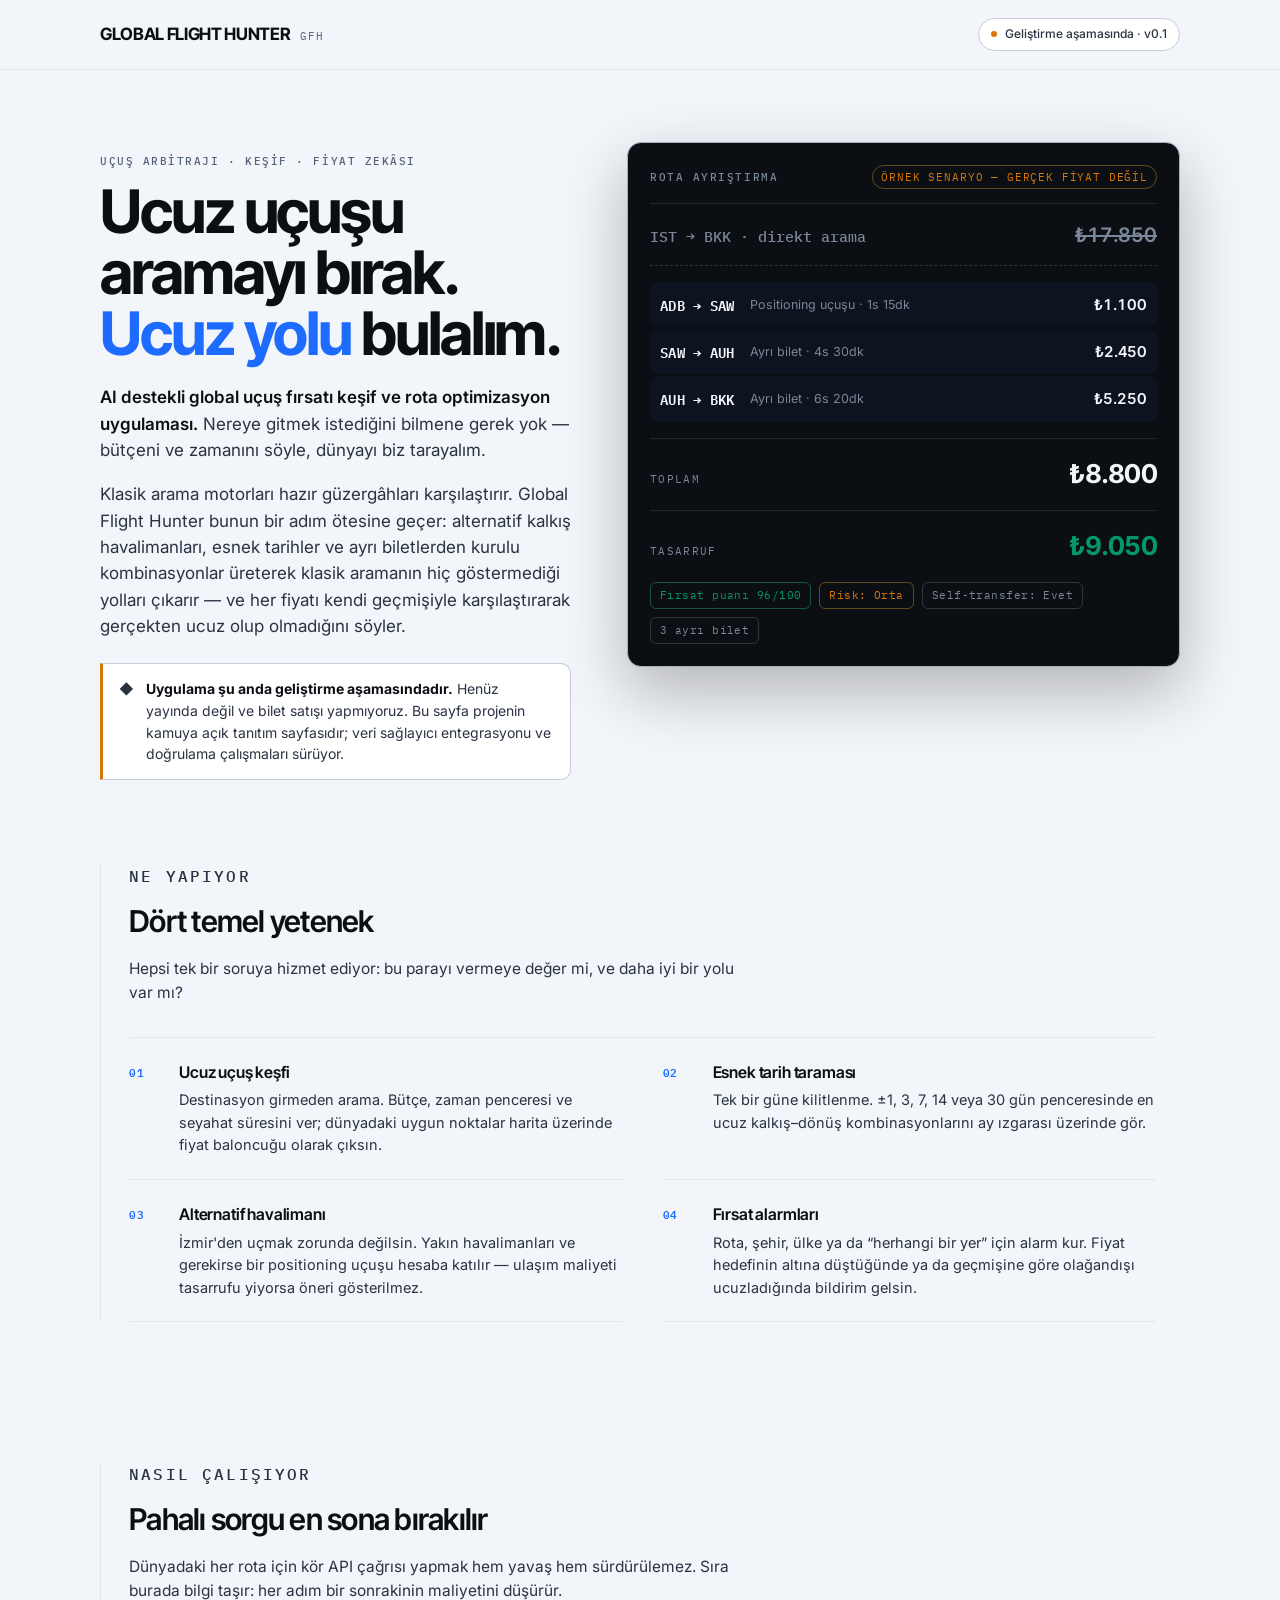
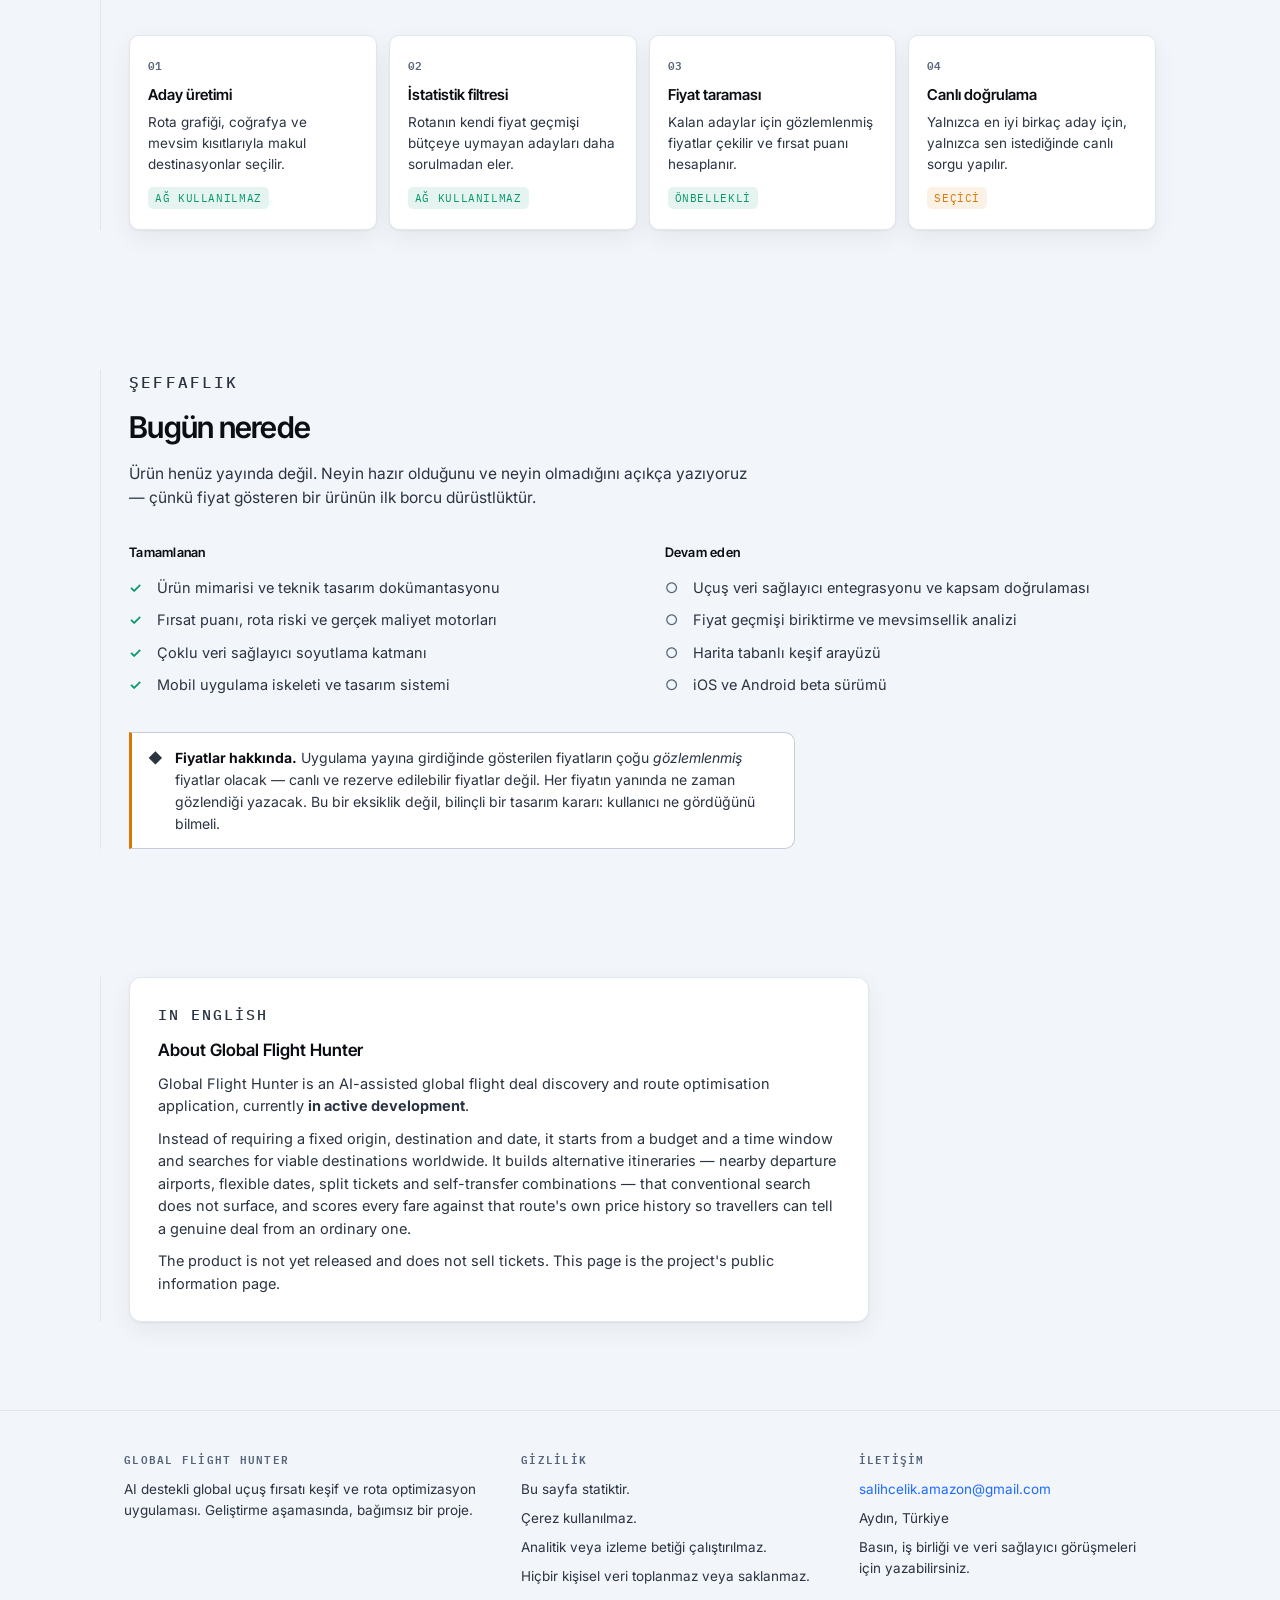
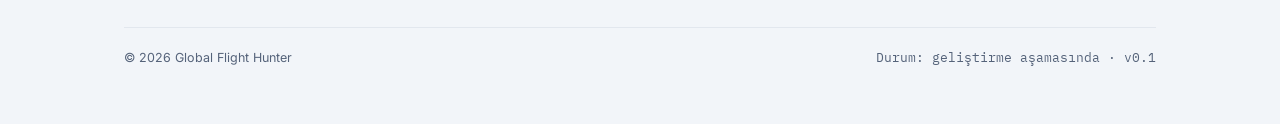
==== index.html @ 17ad2a51 "Global Flight Hunter landing page" ====
<!doctype html>
<html lang="tr">
<head>
<meta charset="utf-8">
<meta name="viewport" content="width=device-width, initial-scale=1">
<meta name="description" content="Global Flight Hunter — AI destekli global uçuş fırsatı keşif ve rota optimizasyon uygulaması.">
<style>
  :root { color-scheme: light dark; }
  body { margin: 0; font: 14px/1.5 -apple-system, BlinkMacSystemFont, "Segoe UI", Roboto, sans-serif; }
  img { max-width: 100%; }
  [hidden] { display: none !important; }
</style>
<title>Global Flight Hunter</title>

<link rel="preconnect" href="https://fonts.googleapis.com">
<link rel="preconnect" href="https://fonts.gstatic.com" crossorigin>
<link rel="stylesheet" href="https://fonts.googleapis.com/css2?family=Inter+Tight:wght@500;600;700&family=Inter:wght@400;500;600&family=IBM+Plex+Mono:wght@400;500;600&display=swap">

<style>
  /* ==========================================================================
     Global Flight Hunter — landing page

     Palette, type scale and spacing are taken from the project's own design
     system (docs/DESIGN_SYSTEM.md), not invented here: the ink/aurora/jade
     token set, Inter Tight for display, Inter for body. IBM Plex Mono carries
     the aviation-data role — IATA codes, flight numbers, times — because that
     material reads as instrument output, not prose.

     Dark-first by design decision, with a complete light palette so the page
     holds on either host ground.
     ========================================================================== */

  :root {
    /* --- light palette (complete, defined first) */
    --bg-canvas:        #F2F5F9;
    --bg-surface:       #FFFFFF;
    --bg-raised:        #FFFFFF;
    --bg-sunken:        #E2E7EE;
    --bg-board:         #0B0E13;   /* the board stays dark in both themes */

    --border-subtle:    #E2E7EE;
    --border-default:   #C6CDD8;
    --border-strong:    #A6B0BF;

    --text-primary:     #0B0E13;
    --text-secondary:   #2A3342;
    --text-tertiary:    #55637A;
    --text-on-board:    #F2F5F9;
    --text-on-board-dim:#7A8798;

    --brand:            #1E6BFF;
    --brand-soft:       rgba(30,107,255,0.10);
    --brand-line:       rgba(30,107,255,0.28);

    --deal:             #059669;
    --deal-soft:        rgba(5,150,105,0.10);
    --warn:             #D97706;
    --anomaly:          #7C3AED;

    --shadow-card:      0 1px 2px rgba(11,14,19,.05), 0 8px 24px rgba(11,14,19,.06);
    --shadow-board:     0 24px 64px rgba(7,9,12,.28);

    --rail: 1px;
  }

  @media (prefers-color-scheme: dark) {
    :root:not([data-theme="light"]) {
      --bg-canvas:        #07090C;
      --bg-surface:       #0B0E13;
      --bg-raised:        #10141B;
      --bg-sunken:        #0B0E13;
      --bg-board:         #10141B;

      --border-subtle:    #151A23;
      --border-default:   #1D2430;
      --border-strong:    #2A3342;

      --text-primary:     #F2F5F9;
      --text-secondary:   #A6B0BF;
      --text-tertiary:    #55637A;
      --text-on-board:    #F2F5F9;
      --text-on-board-dim:#7A8798;

      --brand:            #3B82F6;
      --brand-soft:       rgba(59,130,246,0.14);
      --brand-line:       rgba(59,130,246,0.30);

      --deal:             #34D399;
      --deal-soft:        rgba(52,211,153,0.12);
      --warn:             #FBBF24;
      --anomaly:          #A78BFA;

      --shadow-card:      none;
      --shadow-board:     0 24px 64px rgba(0,0,0,.5);
    }
  }

  :root[data-theme="dark"] {
    --bg-canvas:        #07090C;
    --bg-surface:       #0B0E13;
    --bg-raised:        #10141B;
    --bg-sunken:        #0B0E13;
    --bg-board:         #10141B;

    --border-subtle:    #151A23;
    --border-default:   #1D2430;
    --border-strong:    #2A3342;

    --text-primary:     #F2F5F9;
    --text-secondary:   #A6B0BF;
    --text-tertiary:    #55637A;
    --text-on-board:    #F2F5F9;
    --text-on-board-dim:#7A8798;

    --brand:            #3B82F6;
    --brand-soft:       rgba(59,130,246,0.14);
    --brand-line:       rgba(59,130,246,0.30);

    --deal:             #34D399;
    --deal-soft:        rgba(52,211,153,0.12);
    --warn:             #FBBF24;
    --anomaly:          #A78BFA;

    --shadow-card:      none;
    --shadow-board:     0 24px 64px rgba(0,0,0,.5);
  }

  * { box-sizing: border-box; }

  body {
    margin: 0;
    background: var(--bg-canvas);
    color: var(--text-primary);
    font-family: 'Inter', system-ui, -apple-system, 'Segoe UI', Roboto, sans-serif;
    font-size: 16px;
    line-height: 1.55;
    -webkit-font-smoothing: antialiased;
  }

  .wrap {
    max-width: 1080px;
    margin: 0 auto;
    padding: 0 24px;
  }

  /* A single left rail runs the length of the page and ties the sections
     together — the structural device instead of a stack of floating cards. */
  .rail {
    border-left: var(--rail) solid var(--border-subtle);
    padding-left: 28px;
  }

  h1, h2, h3 {
    font-family: 'Inter Tight', 'Inter', system-ui, sans-serif;
    text-wrap: balance;
    margin: 0;
  }

  .eyebrow {
    font-family: 'IBM Plex Mono', ui-monospace, SFMono-Regular, Menlo, monospace;
    font-size: 11px;
    font-weight: 500;
    letter-spacing: .14em;
    text-transform: uppercase;
    color: var(--text-tertiary);
  }

  .mono { font-family: 'IBM Plex Mono', ui-monospace, SFMono-Regular, Menlo, monospace; }
  .num  { font-variant-numeric: tabular-nums; }

  a { color: var(--brand); text-decoration: none; }
  a:hover { text-decoration: underline; }
  a:focus-visible,
  .cta:focus-visible {
    outline: 2px solid var(--brand);
    outline-offset: 3px;
    border-radius: 4px;
  }

  /* ---------------------------------------------------------------- header */
  header {
    border-bottom: 1px solid var(--border-subtle);
    background: var(--bg-canvas);
  }
  .head-inner {
    display: flex;
    align-items: center;
    justify-content: space-between;
    gap: 16px;
    flex-wrap: wrap;
    padding: 18px 0;
  }
  .wordmark {
    display: flex;
    align-items: baseline;
    gap: 10px;
  }
  .wordmark .mark {
    font-family: 'Inter Tight', sans-serif;
    font-weight: 700;
    font-size: 17px;
    letter-spacing: -.02em;
  }
  .wordmark .tld {
    font-family: 'IBM Plex Mono', monospace;
    font-size: 11px;
    color: var(--text-tertiary);
    letter-spacing: .1em;
  }

  .status {
    display: inline-flex;
    align-items: center;
    gap: 8px;
    padding: 6px 12px;
    border: 1px solid var(--border-default);
    border-radius: 999px;
    font-size: 12px;
    font-weight: 500;
    color: var(--text-secondary);
    background: var(--bg-surface);
  }
  .dot {
    width: 6px; height: 6px;
    border-radius: 999px;
    background: var(--warn);
    flex: none;
  }

  /* ---------------------------------------------------------------- hero */
  .hero { padding: 72px 0 8px; }

  .hero-grid {
    display: grid;
    grid-template-columns: minmax(0, 1fr);
    gap: 44px;
  }
  @media (min-width: 940px) {
    .hero-grid { grid-template-columns: minmax(0, 0.92fr) minmax(0, 1.08fr); gap: 56px; align-items: start; }
  }

  h1 {
    font-size: clamp(38px, 6.2vw, 60px);
    line-height: 1.02;
    font-weight: 700;
    letter-spacing: -.035em;
    margin-bottom: 20px;
  }
  h1 .accent { color: var(--brand); }

  .lede {
    font-size: 17px;
    color: var(--text-secondary);
    max-width: 60ch;
    margin: 0 0 18px;
  }
  .lede strong { color: var(--text-primary); font-weight: 600; }

  .dev-note {
    display: flex;
    gap: 12px;
    align-items: flex-start;
    padding: 14px 16px;
    border: 1px solid var(--border-default);
    border-left: 3px solid var(--warn);
    border-radius: 0 10px 10px 0;
    background: var(--bg-surface);
    font-size: 14px;
    color: var(--text-secondary);
    max-width: 60ch;
    margin-top: 24px;
  }
  .dev-note b { color: var(--text-primary); }

  /* ---------------------------------------------------------------- board */
  /* The thesis of the product, shown rather than described: one classic route,
     one decomposed route, and the gap between them. */
  .board {
    background: var(--bg-board);
    border: 1px solid var(--border-strong);
    border-radius: 14px;
    padding: 22px;
    box-shadow: var(--shadow-board);
    color: var(--text-on-board);
    overflow-x: auto;
  }

  .board-head {
    display: flex;
    justify-content: space-between;
    align-items: baseline;
    gap: 12px;
    padding-bottom: 14px;
    border-bottom: 1px solid rgba(166,176,191,.16);
  }
  .board-head .eyebrow { color: var(--text-on-board-dim); }

  .board-example {
    font-family: 'IBM Plex Mono', monospace;
    font-size: 10.5px;
    letter-spacing: .08em;
    text-transform: uppercase;
    color: var(--warn);
    border: 1px solid rgba(251,191,36,.35);
    border-radius: 999px;
    padding: 3px 8px;
    white-space: nowrap;
  }

  .classic {
    display: flex;
    justify-content: space-between;
    align-items: baseline;
    gap: 16px;
    padding: 16px 0 14px;
    border-bottom: 1px dashed rgba(166,176,191,.22);
  }
  .classic-route {
    font-family: 'IBM Plex Mono', monospace;
    font-size: 15px;
    font-weight: 500;
    color: var(--text-on-board-dim);
  }
  .classic-price {
    font-family: 'Inter Tight', sans-serif;
    font-size: 20px;
    font-weight: 600;
    color: var(--text-on-board-dim);
    text-decoration: line-through;
    text-decoration-thickness: 1.5px;
  }

  .segments {
    list-style: none;
    margin: 16px 0 0;
    padding: 0;
    display: flex;
    flex-direction: column;
    gap: 2px;
  }
  .seg {
    display: grid;
    grid-template-columns: 76px minmax(0,1fr) auto;
    align-items: center;
    gap: 14px;
    padding: 11px 10px;
    border-radius: 8px;
    background: rgba(59,130,246,.05);
    animation: seg-in .42s cubic-bezier(0,0,0,1) both;
  }
  .seg:nth-child(1) { animation-delay: .05s; }
  .seg:nth-child(2) { animation-delay: .16s; }
  .seg:nth-child(3) { animation-delay: .27s; }

  @keyframes seg-in {
    from { opacity: .55; transform: translateY(6px); }
    to   { opacity: 1;   transform: translateY(0); }
  }
  @media (prefers-reduced-motion: reduce) {
    .seg { animation: none; }
  }

  .seg-pair {
    font-family: 'IBM Plex Mono', monospace;
    font-size: 14px;
    font-weight: 600;
    letter-spacing: .02em;
    color: var(--text-on-board);
  }
  .seg-meta {
    font-size: 12.5px;
    color: var(--text-on-board-dim);
    overflow: hidden;
    text-overflow: ellipsis;
    white-space: nowrap;
  }
  .seg-price {
    font-family: 'Inter Tight', sans-serif;
    font-size: 15px;
    font-weight: 600;
    color: var(--text-on-board);
    font-variant-numeric: tabular-nums;
  }

  .board-total {
    display: flex;
    justify-content: space-between;
    align-items: baseline;
    gap: 16px;
    margin-top: 16px;
    padding-top: 15px;
    border-top: 1px solid rgba(166,176,191,.16);
  }
  .board-total .label {
    font-family: 'IBM Plex Mono', monospace;
    font-size: 11px;
    letter-spacing: .12em;
    text-transform: uppercase;
    color: var(--text-on-board-dim);
  }
  .board-total .value {
    font-family: 'Inter Tight', sans-serif;
    font-size: 26px;
    font-weight: 700;
    letter-spacing: -.02em;
    font-variant-numeric: tabular-nums;
  }
  .saving .value { color: var(--deal); }

  .board-flags {
    display: flex;
    flex-wrap: wrap;
    gap: 8px;
    margin-top: 16px;
  }
  .flag {
    font-family: 'IBM Plex Mono', monospace;
    font-size: 11px;
    letter-spacing: .04em;
    padding: 4px 9px;
    border-radius: 6px;
    border: 1px solid rgba(166,176,191,.24);
    color: var(--text-on-board-dim);
  }
  .flag.warn { color: var(--warn); border-color: rgba(251,191,36,.35); }
  .flag.deal { color: var(--deal); border-color: rgba(52,211,153,.35); }

  /* ---------------------------------------------------------------- sections */
  section { padding: 64px 0; }
  .section-head { margin-bottom: 32px; }
  .section-head h2 {
    font-size: clamp(24px, 3.2vw, 30px);
    font-weight: 600;
    letter-spacing: -.025em;
    margin-top: 10px;
  }
  .section-head p {
    color: var(--text-secondary);
    max-width: 62ch;
    margin: 12px 0 0;
    font-size: 15.5px;
  }

  /* Capability list — an operations panel, not marketing cards. */
  .caps {
    display: grid;
    grid-template-columns: minmax(0, 1fr);
    gap: 0;
    border-top: 1px solid var(--border-subtle);
  }
  @media (min-width: 760px) {
    .caps { grid-template-columns: repeat(2, minmax(0, 1fr)); column-gap: 40px; }
  }
  .cap {
    display: grid;
    grid-template-columns: 34px minmax(0, 1fr);
    gap: 16px;
    padding: 22px 0;
    border-bottom: 1px solid var(--border-subtle);
  }
  .cap-key {
    font-family: 'IBM Plex Mono', monospace;
    font-size: 11px;
    font-weight: 600;
    letter-spacing: .06em;
    color: var(--brand);
    padding-top: 3px;
  }
  .cap h3 {
    font-size: 16px;
    font-weight: 600;
    letter-spacing: -.01em;
    margin-bottom: 5px;
  }
  .cap p {
    margin: 0;
    font-size: 14.5px;
    color: var(--text-secondary);
  }

  /* Pipeline — genuinely ordered, so the numbering carries information. */
  .pipeline {
    display: grid;
    grid-template-columns: minmax(0, 1fr);
    gap: 14px;
    counter-reset: step;
  }
  @media (min-width: 860px) {
    .pipeline { grid-template-columns: repeat(4, minmax(0, 1fr)); gap: 12px; }
  }
  .step {
    position: relative;
    padding: 20px 18px;
    background: var(--bg-surface);
    border: 1px solid var(--border-subtle);
    border-radius: 10px;
    box-shadow: var(--shadow-card);
  }
  .step::before {
    counter-increment: step;
    content: counter(step, decimal-leading-zero);
    font-family: 'IBM Plex Mono', monospace;
    font-size: 11px;
    font-weight: 600;
    color: var(--text-tertiary);
    display: block;
    margin-bottom: 10px;
  }
  .step h3 { font-size: 15px; font-weight: 600; margin-bottom: 6px; }
  .step p { margin: 0; font-size: 13.5px; color: var(--text-secondary); }
  .step .cost {
    display: inline-block;
    margin-top: 12px;
    font-family: 'IBM Plex Mono', monospace;
    font-size: 10.5px;
    letter-spacing: .06em;
    text-transform: uppercase;
    color: var(--deal);
    background: var(--deal-soft);
    border-radius: 5px;
    padding: 3px 7px;
  }
  .step .cost.high { color: var(--warn); background: rgba(217,119,6,.10); }

  /* Status / honesty block */
  .status-grid {
    display: grid;
    grid-template-columns: minmax(0, 1fr);
    gap: 28px;
  }
  @media (min-width: 760px) {
    .status-grid { grid-template-columns: repeat(2, minmax(0, 1fr)); gap: 44px; }
  }
  .status-col h3 {
    font-size: 13px;
    font-weight: 600;
    letter-spacing: .02em;
    margin-bottom: 14px;
    color: var(--text-primary);
  }
  .status-list { list-style: none; margin: 0; padding: 0; display: flex; flex-direction: column; gap: 10px; }
  .status-list li {
    display: grid;
    grid-template-columns: 18px minmax(0, 1fr);
    gap: 10px;
    font-size: 14.5px;
    color: var(--text-secondary);
    align-items: start;
  }
  .status-list .tick { color: var(--deal); font-weight: 600; line-height: 1.5; }
  .status-list .todo { color: var(--text-tertiary); line-height: 1.5; }

  /* English block */
  .english {
    border: 1px solid var(--border-subtle);
    border-radius: 12px;
    background: var(--bg-surface);
    padding: 26px 28px;
    max-width: 74ch;
    box-shadow: var(--shadow-card);
  }
  .english h2 { font-size: 17px; font-weight: 600; margin-bottom: 10px; }
  .english p { margin: 0 0 10px; font-size: 14.5px; color: var(--text-secondary); }
  .english p:last-child { margin-bottom: 0; }

  /* ---------------------------------------------------------------- footer */
  footer {
    border-top: 1px solid var(--border-subtle);
    padding: 40px 0 56px;
    margin-top: 24px;
  }
  .foot-grid {
    display: grid;
    grid-template-columns: minmax(0, 1fr);
    gap: 28px;
  }
  @media (min-width: 760px) {
    .foot-grid { grid-template-columns: 1.2fr 1fr 1fr; gap: 40px; }
  }
  .foot-col h4 {
    font-family: 'IBM Plex Mono', monospace;
    font-size: 10.5px;
    font-weight: 600;
    letter-spacing: .12em;
    text-transform: uppercase;
    color: var(--text-tertiary);
    margin: 0 0 12px;
  }
  .foot-col p, .foot-col li {
    font-size: 13.5px;
    color: var(--text-secondary);
    margin: 0 0 8px;
  }
  .foot-col ul { list-style: none; margin: 0; padding: 0; }
  .colophon {
    margin-top: 32px;
    padding-top: 20px;
    border-top: 1px solid var(--border-subtle);
    font-size: 12.5px;
    color: var(--text-tertiary);
    display: flex;
    flex-wrap: wrap;
    gap: 6px 18px;
    justify-content: space-between;
  }
</style>
</head>
<body>


<header>
  <div class="wrap head-inner">
    <div class="wordmark">
      <span class="mark">GLOBAL FLIGHT HUNTER</span>
      <span class="tld mono">GFH</span>
    </div>
    <span class="status"><span class="dot"></span>Geliştirme aşamasında · v0.1</span>
  </div>
</header>

<main>
  <!-- ================================================================ hero -->
  <div class="wrap hero">
    <div class="hero-grid">
      <div>
        <p class="eyebrow">Uçuş arbitrajı · keşif · fiyat zekâsı</p>
        <h1>Ucuz uçuşu aramayı bırak.<br><span class="accent">Ucuz yolu</span> bulalım.</h1>

        <p class="lede">
          <strong>AI destekli global uçuş fırsatı keşif ve rota optimizasyon uygulaması.</strong>
          Nereye gitmek istediğini bilmene gerek yok — bütçeni ve zamanını söyle,
          dünyayı biz tarayalım.
        </p>

        <p class="lede">
          Klasik arama motorları hazır güzergâhları karşılaştırır. Global Flight Hunter
          bunun bir adım ötesine geçer: alternatif kalkış havalimanları, esnek tarihler
          ve ayrı biletlerden kurulu kombinasyonlar üreterek klasik aramanın hiç
          göstermediği yolları çıkarır — ve her fiyatı kendi geçmişiyle karşılaştırarak
          gerçekten ucuz olup olmadığını söyler.
        </p>

        <div class="dev-note">
          <span aria-hidden="true">◆</span>
          <span>
            <b>Uygulama şu anda geliştirme aşamasındadır.</b> Henüz yayında değil ve
            bilet satışı yapmıyoruz. Bu sayfa projenin kamuya açık tanıtım sayfasıdır;
            veri sağlayıcı entegrasyonu ve doğrulama çalışmaları sürüyor.
          </span>
        </div>
      </div>

      <!-- The product's thesis, shown as a departure-board style breakdown. -->
      <div class="board" role="figure" aria-label="Örnek rota ayrıştırma senaryosu">
        <div class="board-head">
          <span class="eyebrow">Rota ayrıştırma</span>
          <span class="board-example">Örnek senaryo — gerçek fiyat değil</span>
        </div>

        <div class="classic">
          <span class="classic-route">IST → BKK · direkt arama</span>
          <span class="classic-price num">₺17.850</span>
        </div>

        <ul class="segments">
          <li class="seg">
            <span class="seg-pair">ADB → SAW</span>
            <span class="seg-meta">Positioning uçuşu · 1s 15dk</span>
            <span class="seg-price">₺1.100</span>
          </li>
          <li class="seg">
            <span class="seg-pair">SAW → AUH</span>
            <span class="seg-meta">Ayrı bilet · 4s 30dk</span>
            <span class="seg-price">₺2.450</span>
          </li>
          <li class="seg">
            <span class="seg-pair">AUH → BKK</span>
            <span class="seg-meta">Ayrı bilet · 6s 20dk</span>
            <span class="seg-price">₺5.250</span>
          </li>
        </ul>

        <div class="board-total">
          <span class="label">Toplam</span>
          <span class="value num">₺8.800</span>
        </div>
        <div class="board-total saving">
          <span class="label">Tasarruf</span>
          <span class="value num">₺9.050</span>
        </div>

        <div class="board-flags">
          <span class="flag deal">Fırsat puanı 96/100</span>
          <span class="flag warn">Risk: Orta</span>
          <span class="flag">Self-transfer: Evet</span>
          <span class="flag">3 ayrı bilet</span>
        </div>
      </div>
    </div>
  </div>

  <!-- ============================================================ features -->
  <section>
    <div class="wrap rail">
      <div class="section-head">
        <p class="eyebrow">Ne yapıyor</p>
        <h2>Dört temel yetenek</h2>
        <p>
          Hepsi tek bir soruya hizmet ediyor: bu parayı vermeye değer mi, ve daha
          iyi bir yolu var mı?
        </p>
      </div>

      <div class="caps">
        <div class="cap">
          <span class="cap-key">01</span>
          <div>
            <h3>Ucuz uçuş keşfi</h3>
            <p>
              Destinasyon girmeden arama. Bütçe, zaman penceresi ve seyahat süresini
              ver; dünyadaki uygun noktalar harita üzerinde fiyat baloncuğu olarak çıksın.
            </p>
          </div>
        </div>

        <div class="cap">
          <span class="cap-key">02</span>
          <div>
            <h3>Esnek tarih taraması</h3>
            <p>
              Tek bir güne kilitlenme. ±1, 3, 7, 14 veya 30 gün penceresinde en ucuz
              kalkış–dönüş kombinasyonlarını ay ızgarası üzerinde gör.
            </p>
          </div>
        </div>

        <div class="cap">
          <span class="cap-key">03</span>
          <div>
            <h3>Alternatif havalimanı</h3>
            <p>
              İzmir'den uçmak zorunda değilsin. Yakın havalimanları ve gerekirse bir
              positioning uçuşu hesaba katılır — ulaşım maliyeti tasarrufu yiyorsa
              öneri gösterilmez.
            </p>
          </div>
        </div>

        <div class="cap">
          <span class="cap-key">04</span>
          <div>
            <h3>Fırsat alarmları</h3>
            <p>
              Rota, şehir, ülke ya da &ldquo;herhangi bir yer&rdquo; için alarm kur.
              Fiyat hedefinin altına düştüğünde ya da geçmişine göre olağandışı
              ucuzladığında bildirim gelsin.
            </p>
          </div>
        </div>
      </div>
    </div>
  </section>

  <!-- ============================================================ pipeline -->
  <section>
    <div class="wrap rail">
      <div class="section-head">
        <p class="eyebrow">Nasıl çalışıyor</p>
        <h2>Pahalı sorgu en sona bırakılır</h2>
        <p>
          Dünyadaki her rota için kör API çağrısı yapmak hem yavaş hem sürdürülemez.
          Sıra burada bilgi taşır: her adım bir sonrakinin maliyetini düşürür.
        </p>
      </div>

      <div class="pipeline">
        <div class="step">
          <h3>Aday üretimi</h3>
          <p>Rota grafiği, coğrafya ve mevsim kısıtlarıyla makul destinasyonlar seçilir.</p>
          <span class="cost">Ağ kullanılmaz</span>
        </div>
        <div class="step">
          <h3>İstatistik filtresi</h3>
          <p>Rotanın kendi fiyat geçmişi bütçeye uymayan adayları daha sorulmadan eler.</p>
          <span class="cost">Ağ kullanılmaz</span>
        </div>
        <div class="step">
          <h3>Fiyat taraması</h3>
          <p>Kalan adaylar için gözlemlenmiş fiyatlar çekilir ve fırsat puanı hesaplanır.</p>
          <span class="cost">Önbellekli</span>
        </div>
        <div class="step">
          <h3>Canlı doğrulama</h3>
          <p>Yalnızca en iyi birkaç aday için, yalnızca sen istediğinde canlı sorgu yapılır.</p>
          <span class="cost high">Seçici</span>
        </div>
      </div>
    </div>
  </section>

  <!-- ============================================================== status -->
  <section>
    <div class="wrap rail">
      <div class="section-head">
        <p class="eyebrow">Şeffaflık</p>
        <h2>Bugün nerede</h2>
        <p>
          Ürün henüz yayında değil. Neyin hazır olduğunu ve neyin olmadığını açıkça
          yazıyoruz — çünkü fiyat gösteren bir ürünün ilk borcu dürüstlüktür.
        </p>
      </div>

      <div class="status-grid">
        <div class="status-col">
          <h3>Tamamlanan</h3>
          <ul class="status-list">
            <li><span class="tick" aria-hidden="true">✓</span><span>Ürün mimarisi ve teknik tasarım dokümantasyonu</span></li>
            <li><span class="tick" aria-hidden="true">✓</span><span>Fırsat puanı, rota riski ve gerçek maliyet motorları</span></li>
            <li><span class="tick" aria-hidden="true">✓</span><span>Çoklu veri sağlayıcı soyutlama katmanı</span></li>
            <li><span class="tick" aria-hidden="true">✓</span><span>Mobil uygulama iskeleti ve tasarım sistemi</span></li>
          </ul>
        </div>
        <div class="status-col">
          <h3>Devam eden</h3>
          <ul class="status-list">
            <li><span class="todo" aria-hidden="true">○</span><span>Uçuş veri sağlayıcı entegrasyonu ve kapsam doğrulaması</span></li>
            <li><span class="todo" aria-hidden="true">○</span><span>Fiyat geçmişi biriktirme ve mevsimsellik analizi</span></li>
            <li><span class="todo" aria-hidden="true">○</span><span>Harita tabanlı keşif arayüzü</span></li>
            <li><span class="todo" aria-hidden="true">○</span><span>iOS ve Android beta sürümü</span></li>
          </ul>
        </div>
      </div>

      <div class="dev-note" style="margin-top:36px; max-width:74ch;">
        <span aria-hidden="true">◆</span>
        <span>
          <b>Fiyatlar hakkında.</b> Uygulama yayına girdiğinde gösterilen fiyatların
          çoğu <em>gözlemlenmiş</em> fiyatlar olacak — canlı ve rezerve edilebilir
          fiyatlar değil. Her fiyatın yanında ne zaman gözlendiği yazacak. Bu bir
          eksiklik değil, bilinçli bir tasarım kararı: kullanıcı ne gördüğünü bilmeli.
        </span>
      </div>
    </div>
  </section>

  <!-- ============================================================= english -->
  <section>
    <div class="wrap rail">
      <div class="english">
        <p class="eyebrow">In English</p>
        <h2>About Global Flight Hunter</h2>
        <p>
          Global Flight Hunter is an AI-assisted global flight deal discovery and
          route optimisation application, currently <strong>in active development</strong>.
        </p>
        <p>
          Instead of requiring a fixed origin, destination and date, it starts from a
          budget and a time window and searches for viable destinations worldwide. It
          builds alternative itineraries — nearby departure airports, flexible dates,
          split tickets and self-transfer combinations — that conventional search does
          not surface, and scores every fare against that route's own price history so
          travellers can tell a genuine deal from an ordinary one.
        </p>
        <p>
          The product is not yet released and does not sell tickets. This page is the
          project's public information page.
        </p>
      </div>
    </div>
  </section>
</main>

<!-- ================================================================= footer -->
<footer>
  <div class="wrap">
    <div class="foot-grid">
      <div class="foot-col">
        <h4>Global Flight Hunter</h4>
        <p>
          AI destekli global uçuş fırsatı keşif ve rota optimizasyon uygulaması.
          Geliştirme aşamasında, bağımsız bir proje.
        </p>
      </div>

      <div class="foot-col">
        <h4>Gizlilik</h4>
        <ul>
          <li>Bu sayfa statiktir.</li>
          <li>Çerez kullanılmaz.</li>
          <li>Analitik veya izleme betiği çalıştırılmaz.</li>
          <li>Hiçbir kişisel veri toplanmaz veya saklanmaz.</li>
        </ul>
      </div>

      <div class="foot-col">
        <h4>İletişim</h4>
        <ul>
          <li><a href="mailto:salihcelik.amazon@gmail.com">salihcelik.amazon@gmail.com</a></li>
          <li>Aydın, Türkiye</li>
          <li>Basın, iş birliği ve veri sağlayıcı görüşmeleri için yazabilirsiniz.</li>
        </ul>
      </div>
    </div>

    <div class="colophon">
      <span>© 2026 Global Flight Hunter</span>
      <span class="mono">Durum: geliştirme aşamasında · v0.1</span>
    </div>
  </div>
</footer>

<!--
  Travelpayouts affiliate marker: bir affiliate programına katıldıktan sonra
  sağlayıcının verdiği marker/doğrulama betiği buraya, </footer> etiketinden
  hemen önce eklenmelidir. Şu anda hiçbir üçüncü taraf betiği yüklenmiyor;
  yukarıdaki gizlilik beyanı bu nedenle doğrudur ve bir betik eklendiğinde
  beyanın da güncellenmesi gerekir.
-->

</body>
</html>
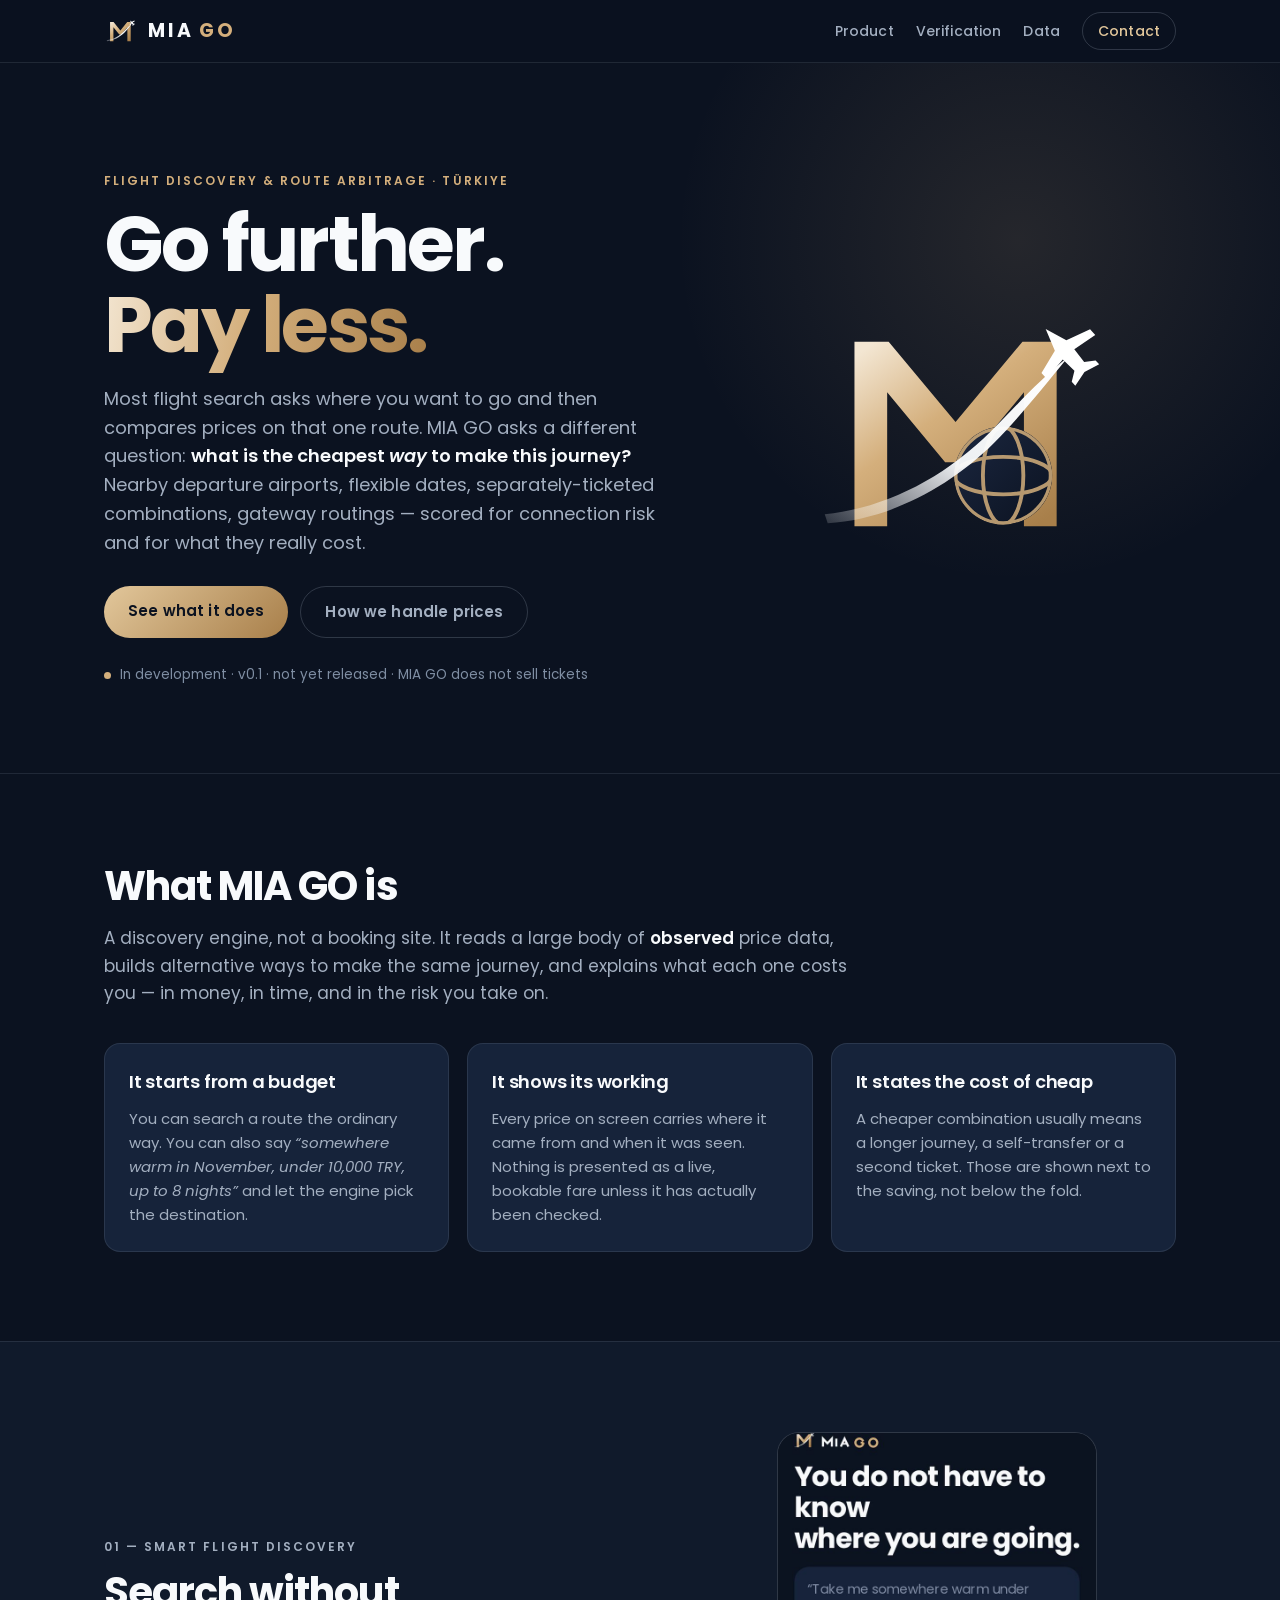
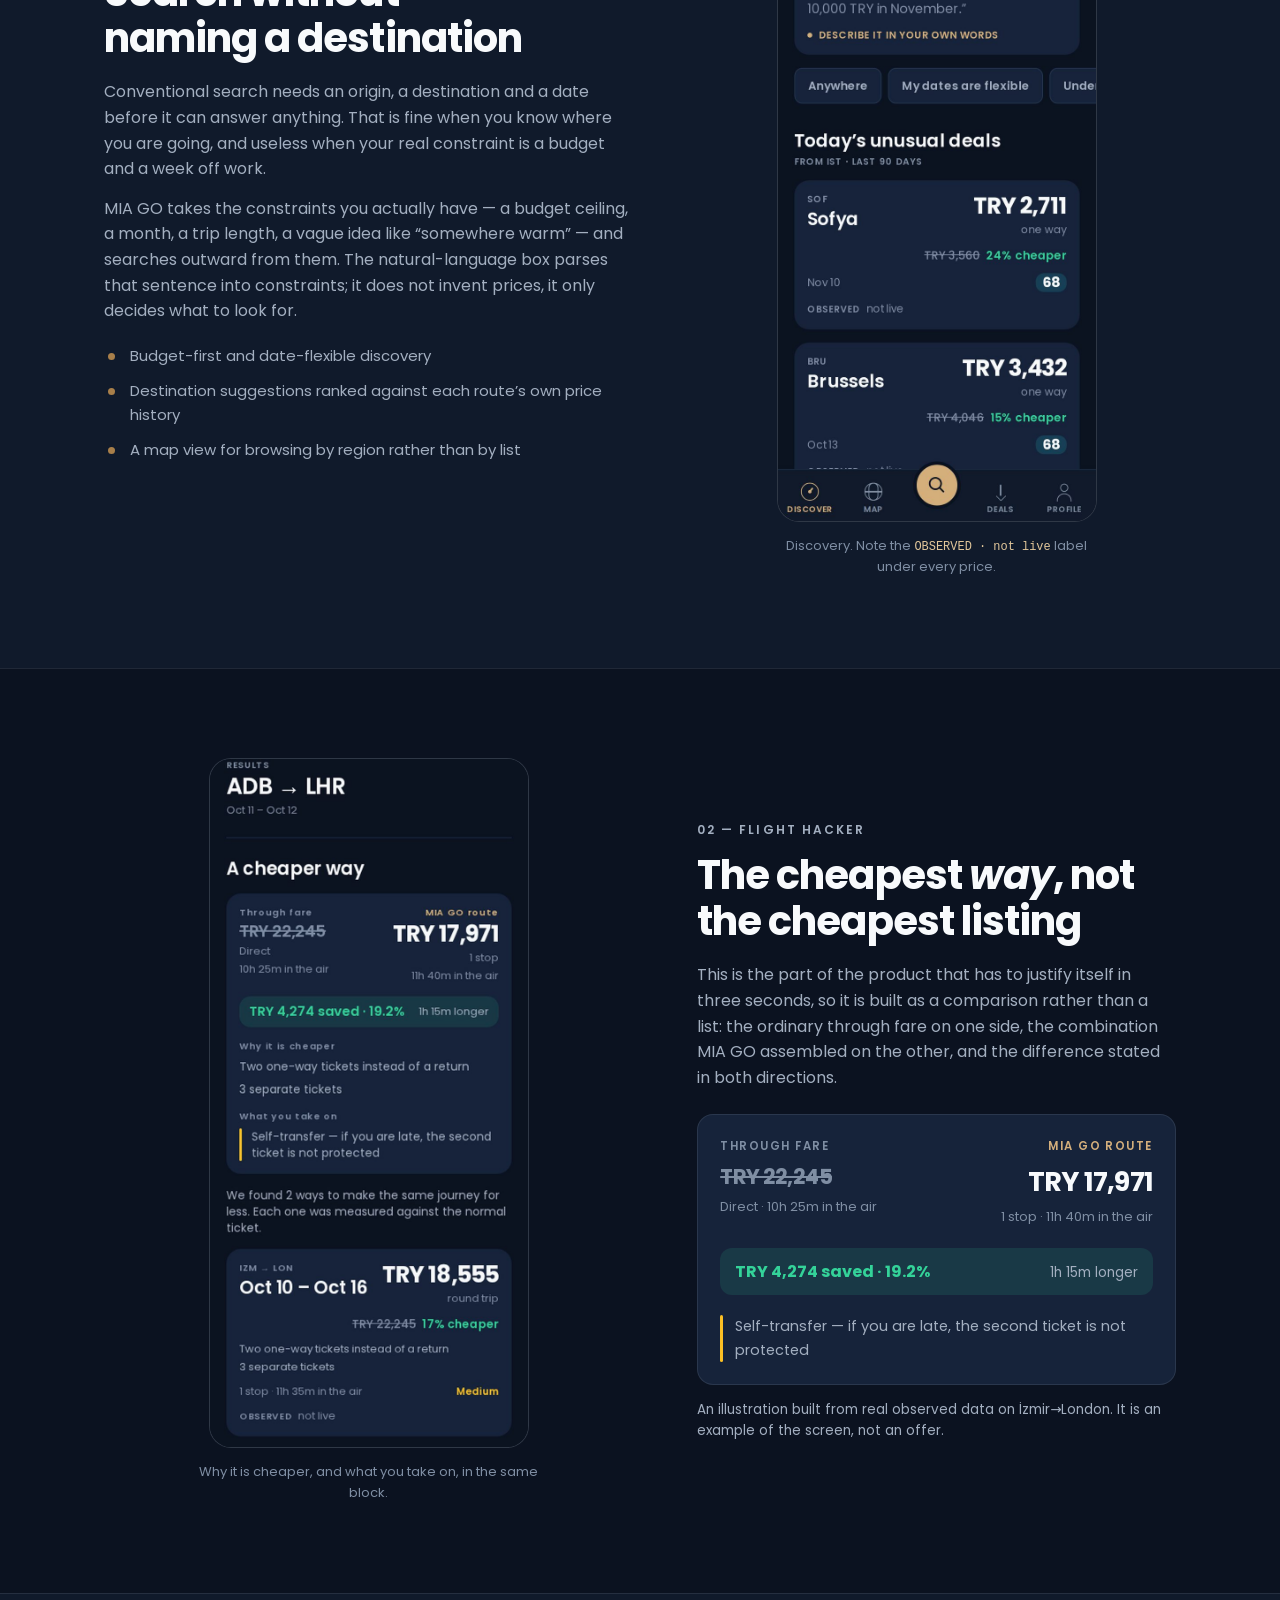
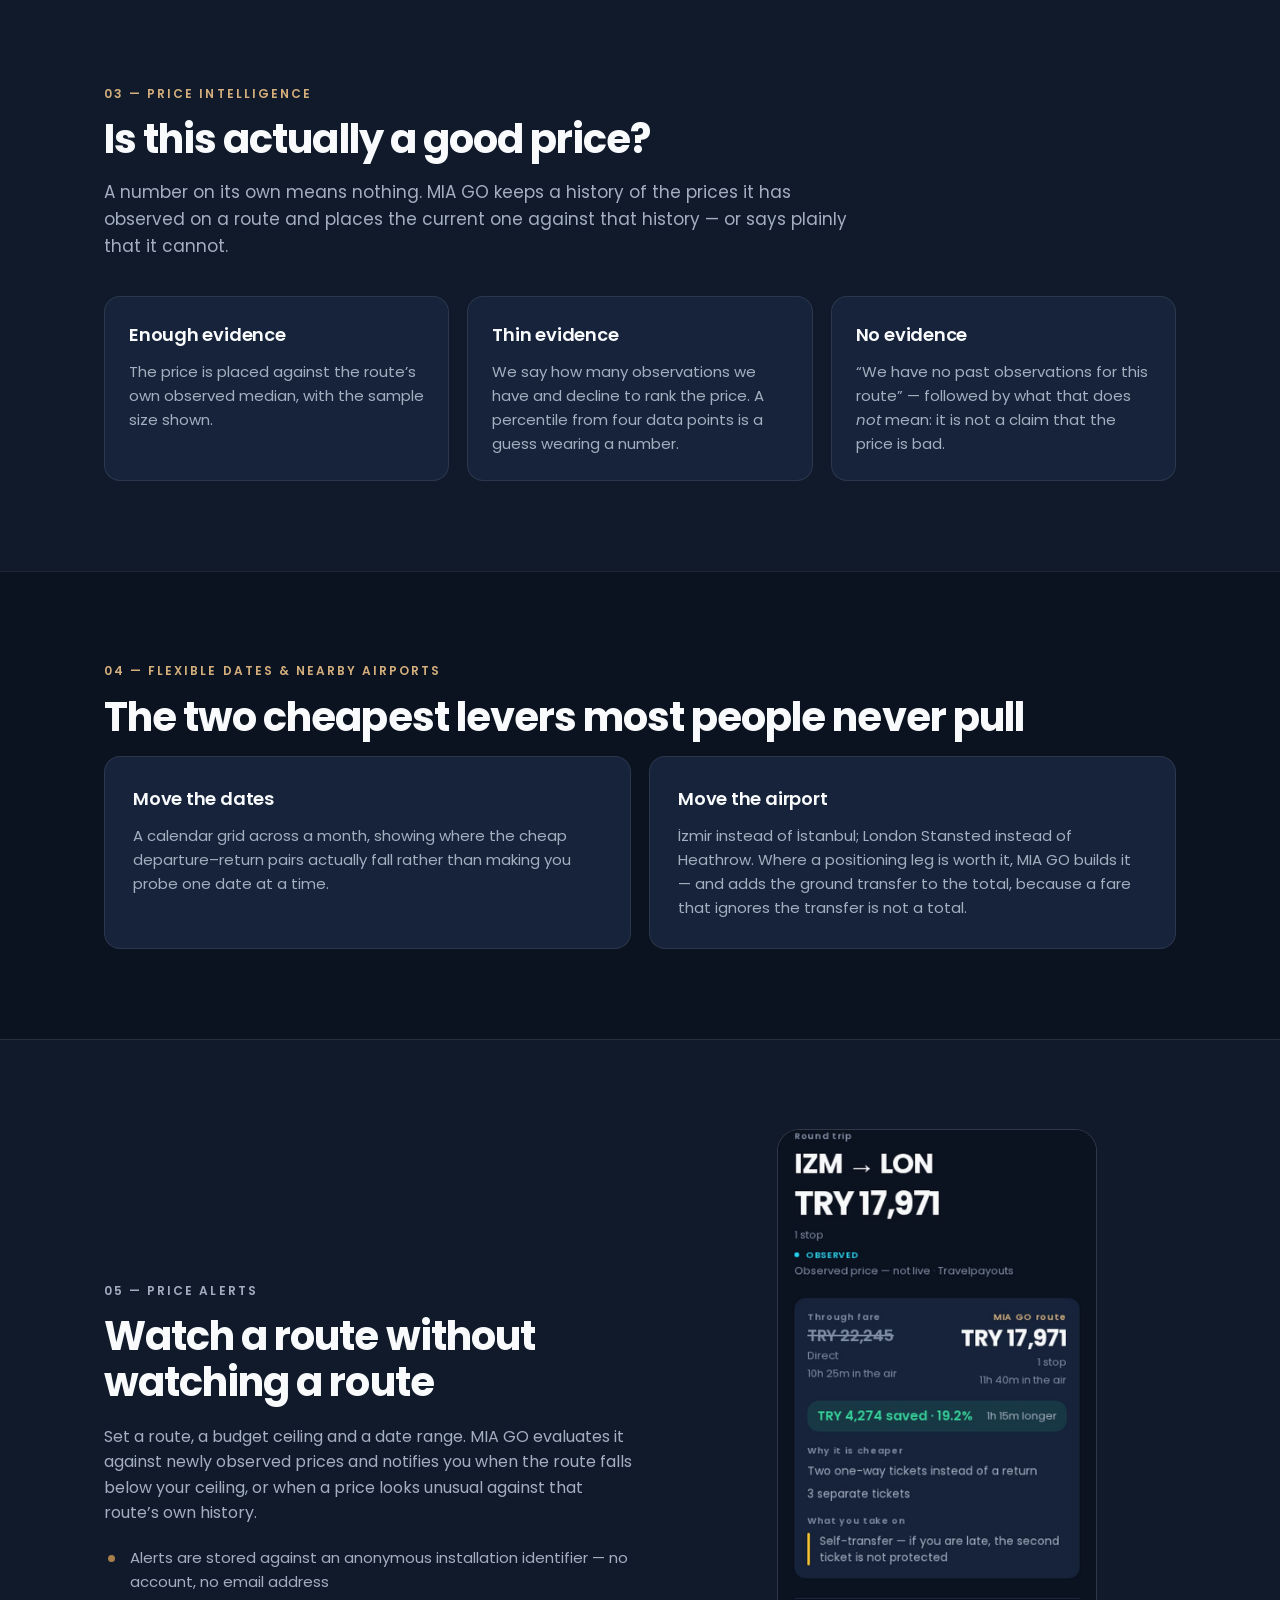
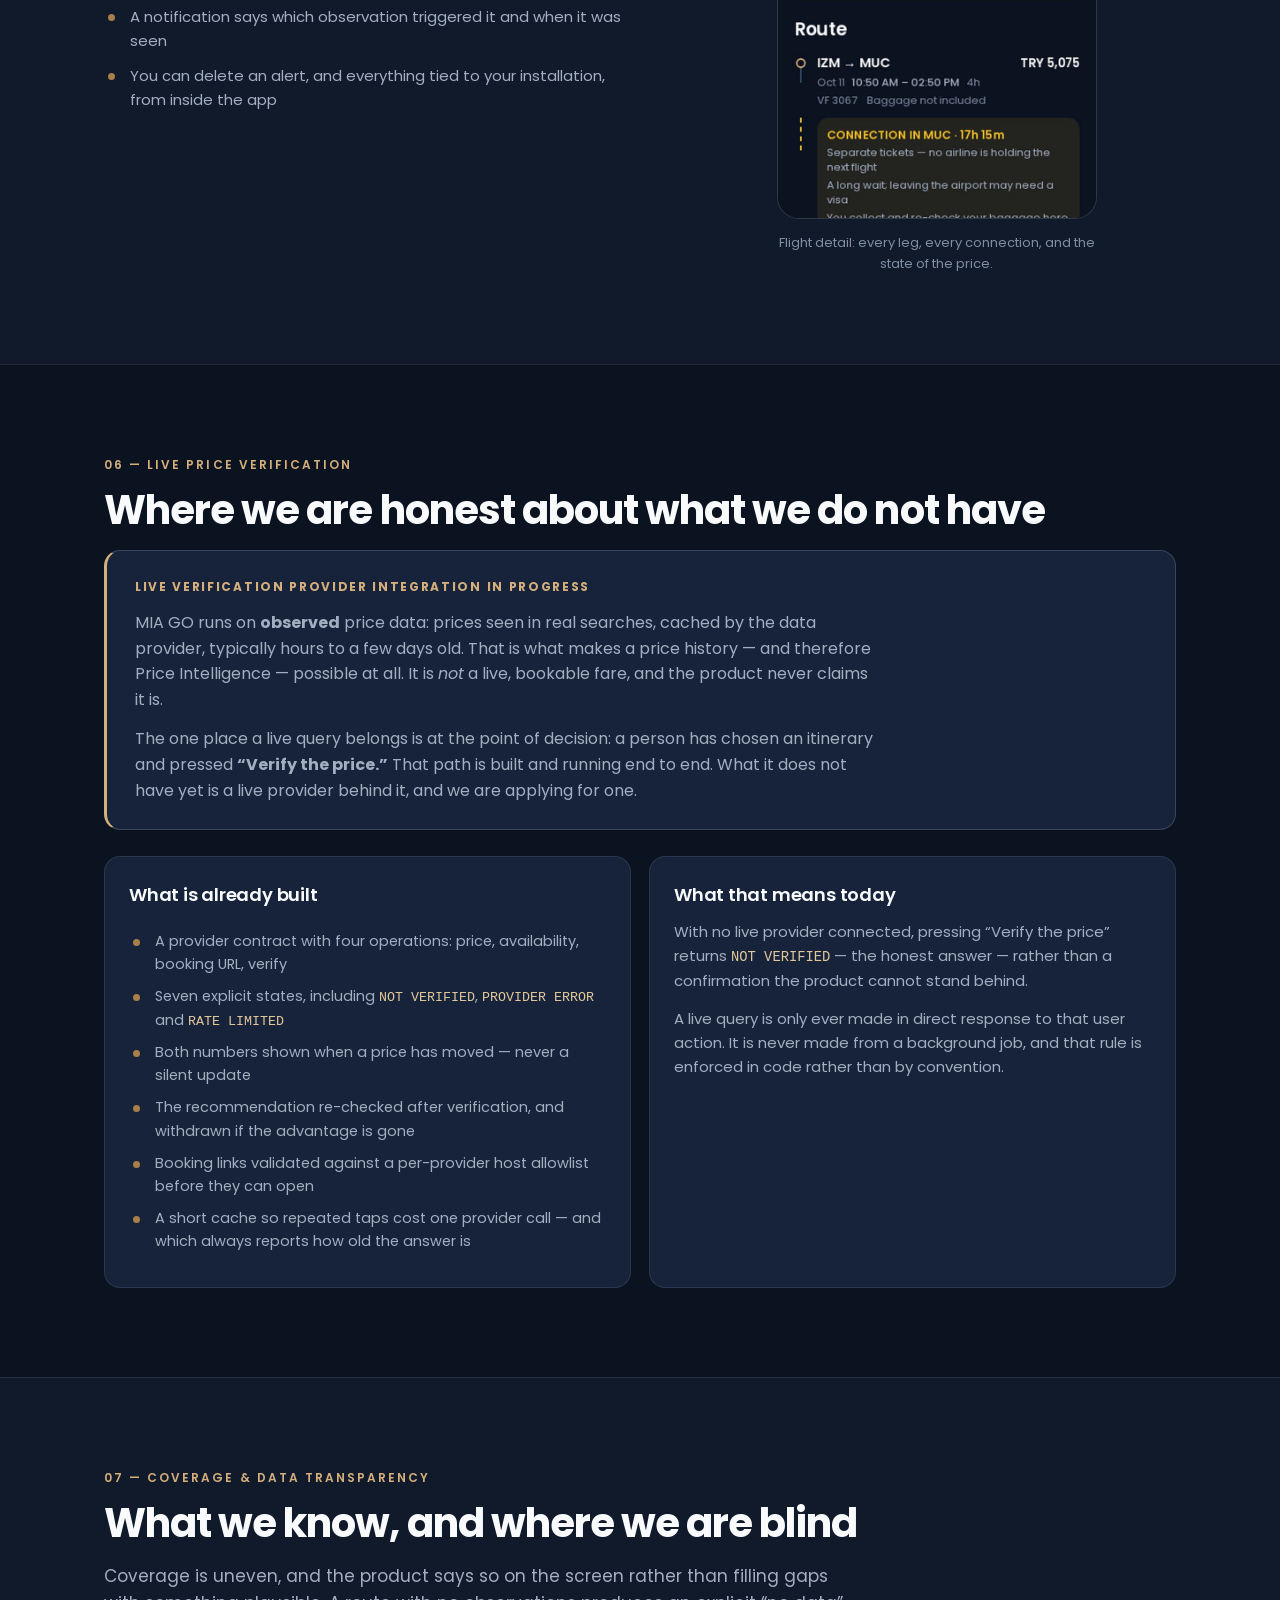
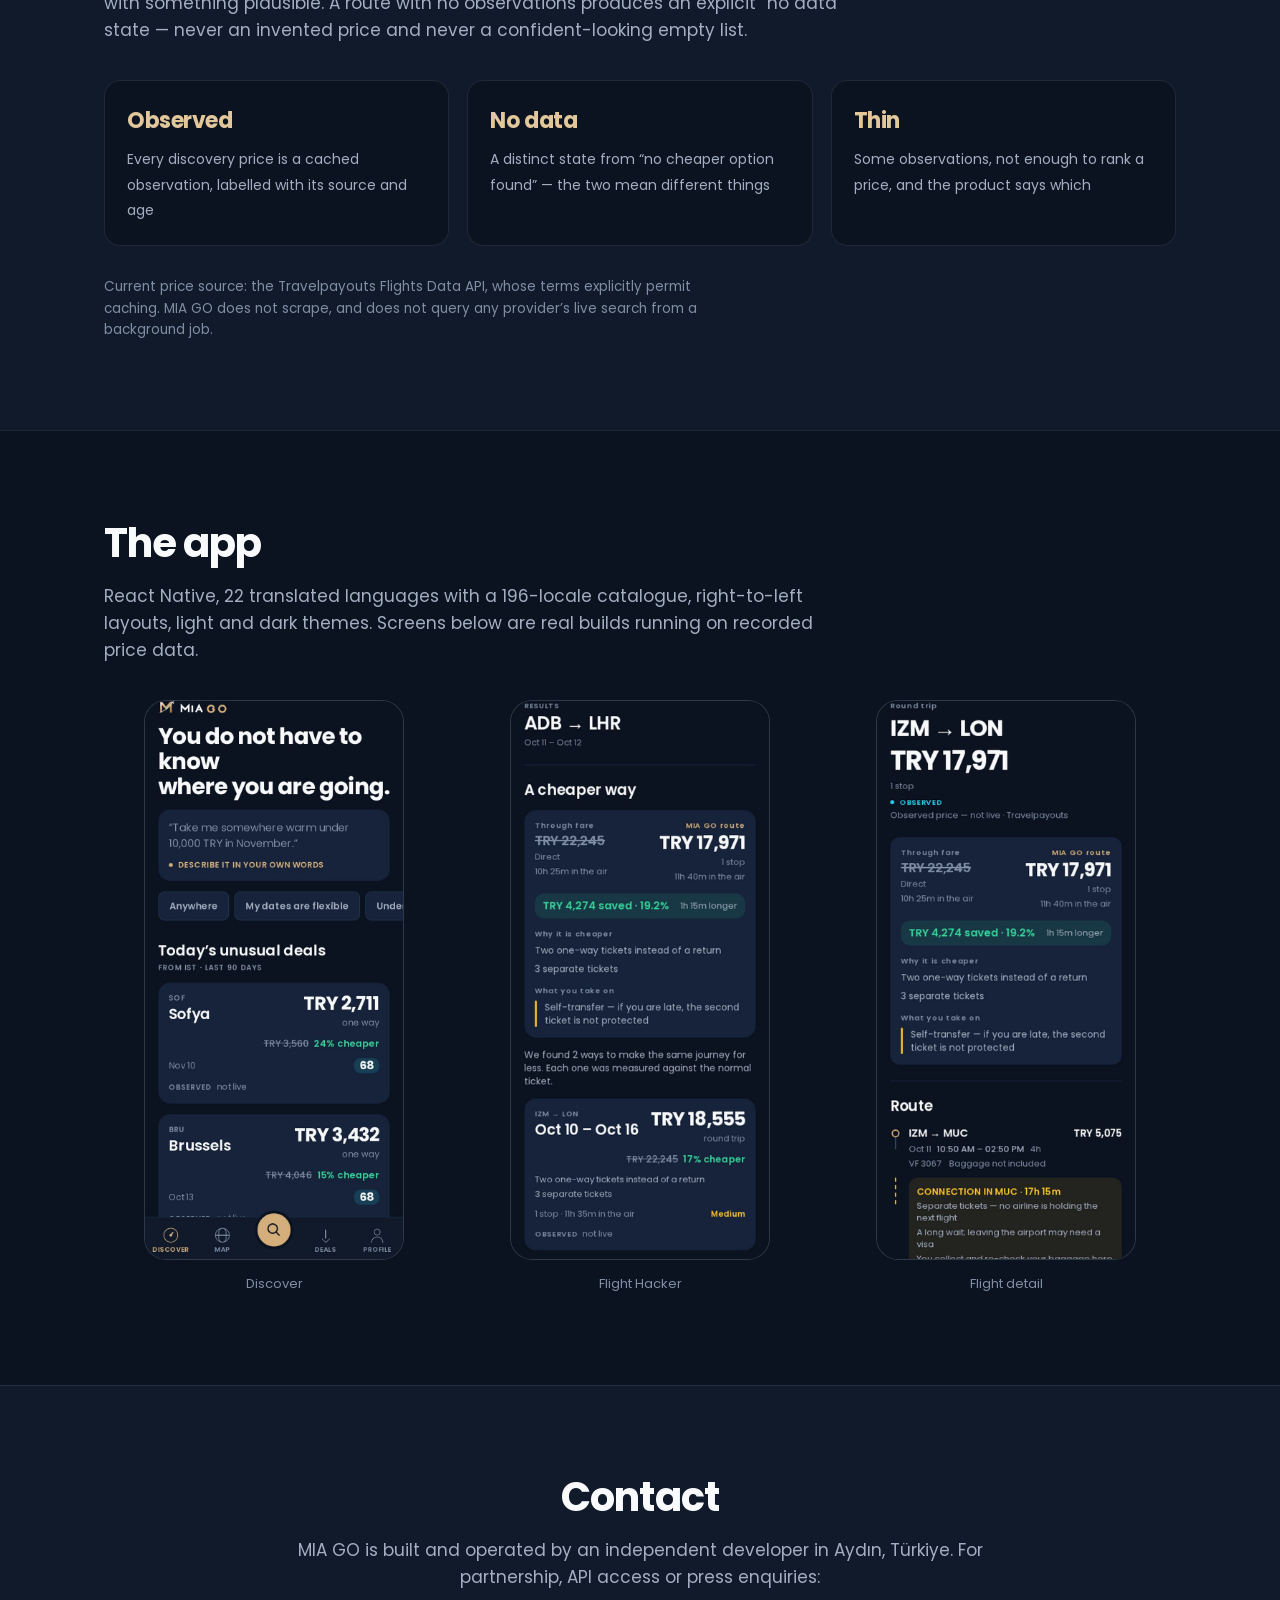
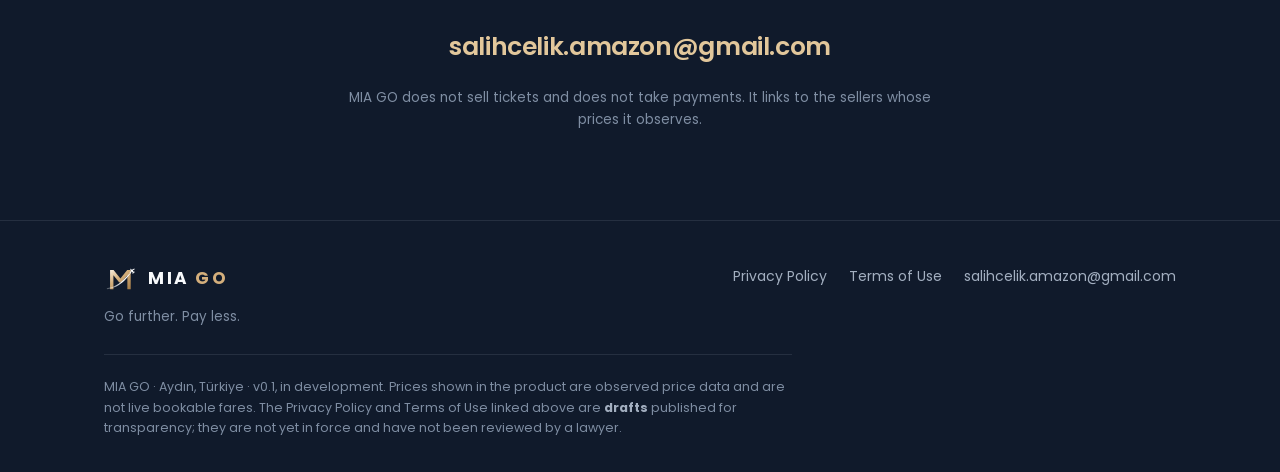
==== commit c5d9d874: "Rebrand landing page to MIA GO" ====
--- a/index.html
+++ b/index.html
@@ -1,921 +1,419 @@
 <!doctype html>
-<html lang="tr">
+<html lang="en">
 <head>
 <meta charset="utf-8">
 <meta name="viewport" content="width=device-width, initial-scale=1">
-<meta name="description" content="Global Flight Hunter — AI destekli global uçuş fırsatı keşif ve rota optimizasyon uygulaması.">
-<style>
-  :root { color-scheme: light dark; }
-  body { margin: 0; font: 14px/1.5 -apple-system, BlinkMacSystemFont, "Segoe UI", Roboto, sans-serif; }
-  img { max-width: 100%; }
-  [hidden] { display: none !important; }
-</style>
-<title>Global Flight Hunter</title>
-
+<title>MIA GO — Go further. Pay less.</title>
+<meta name="description" content="MIA GO analyses observed flight prices and alternative routings — nearby airports, flexible dates, separately-ticketed combinations — to help travellers discover better ways to make a journey.">
+<link rel="icon" href="assets/favicon.png" type="image/png">
+<meta property="og:title" content="MIA GO — Go further. Pay less.">
+<meta property="og:description" content="A flight discovery and route-arbitrage product. Observed prices, stated plainly.">
+<meta property="og:type" content="website">
+<meta property="og:image" content="assets/app-hacker.jpg">
+<meta name="theme-color" content="#0B1220">
 <link rel="preconnect" href="https://fonts.googleapis.com">
 <link rel="preconnect" href="https://fonts.gstatic.com" crossorigin>
-<link rel="stylesheet" href="https://fonts.googleapis.com/css2?family=Inter+Tight:wght@500;600;700&family=Inter:wght@400;500;600&family=IBM+Plex+Mono:wght@400;500;600&display=swap">
-
-<style>
-  /* ==========================================================================
-     Global Flight Hunter — landing page
-
-     Palette, type scale and spacing are taken from the project's own design
-     system (docs/DESIGN_SYSTEM.md), not invented here: the ink/aurora/jade
-     token set, Inter Tight for display, Inter for body. IBM Plex Mono carries
-     the aviation-data role — IATA codes, flight numbers, times — because that
-     material reads as instrument output, not prose.
-
-     Dark-first by design decision, with a complete light palette so the page
-     holds on either host ground.
-     ========================================================================== */
-
-  :root {
-    /* --- light palette (complete, defined first) */
-    --bg-canvas:        #F2F5F9;
-    --bg-surface:       #FFFFFF;
-    --bg-raised:        #FFFFFF;
-    --bg-sunken:        #E2E7EE;
-    --bg-board:         #0B0E13;   /* the board stays dark in both themes */
-
-    --border-subtle:    #E2E7EE;
-    --border-default:   #C6CDD8;
-    --border-strong:    #A6B0BF;
-
-    --text-primary:     #0B0E13;
-    --text-secondary:   #2A3342;
-    --text-tertiary:    #55637A;
-    --text-on-board:    #F2F5F9;
-    --text-on-board-dim:#7A8798;
-
-    --brand:            #1E6BFF;
-    --brand-soft:       rgba(30,107,255,0.10);
-    --brand-line:       rgba(30,107,255,0.28);
-
-    --deal:             #059669;
-    --deal-soft:        rgba(5,150,105,0.10);
-    --warn:             #D97706;
-    --anomaly:          #7C3AED;
-
-    --shadow-card:      0 1px 2px rgba(11,14,19,.05), 0 8px 24px rgba(11,14,19,.06);
-    --shadow-board:     0 24px 64px rgba(7,9,12,.28);
-
-    --rail: 1px;
-  }
-
-  @media (prefers-color-scheme: dark) {
-    :root:not([data-theme="light"]) {
-      --bg-canvas:        #07090C;
-      --bg-surface:       #0B0E13;
-      --bg-raised:        #10141B;
-      --bg-sunken:        #0B0E13;
-      --bg-board:         #10141B;
-
-      --border-subtle:    #151A23;
-      --border-default:   #1D2430;
-      --border-strong:    #2A3342;
-
-      --text-primary:     #F2F5F9;
-      --text-secondary:   #A6B0BF;
-      --text-tertiary:    #55637A;
-      --text-on-board:    #F2F5F9;
-      --text-on-board-dim:#7A8798;
-
-      --brand:            #3B82F6;
-      --brand-soft:       rgba(59,130,246,0.14);
-      --brand-line:       rgba(59,130,246,0.30);
-
-      --deal:             #34D399;
-      --deal-soft:        rgba(52,211,153,0.12);
-      --warn:             #FBBF24;
-      --anomaly:          #A78BFA;
-
-      --shadow-card:      none;
-      --shadow-board:     0 24px 64px rgba(0,0,0,.5);
-    }
-  }
-
-  :root[data-theme="dark"] {
-    --bg-canvas:        #07090C;
-    --bg-surface:       #0B0E13;
-    --bg-raised:        #10141B;
-    --bg-sunken:        #0B0E13;
-    --bg-board:         #10141B;
-
-    --border-subtle:    #151A23;
-    --border-default:   #1D2430;
-    --border-strong:    #2A3342;
-
-    --text-primary:     #F2F5F9;
-    --text-secondary:   #A6B0BF;
-    --text-tertiary:    #55637A;
-    --text-on-board:    #F2F5F9;
-    --text-on-board-dim:#7A8798;
-
-    --brand:            #3B82F6;
-    --brand-soft:       rgba(59,130,246,0.14);
-    --brand-line:       rgba(59,130,246,0.30);
-
-    --deal:             #34D399;
-    --deal-soft:        rgba(52,211,153,0.12);
-    --warn:             #FBBF24;
-    --anomaly:          #A78BFA;
-
-    --shadow-card:      none;
-    --shadow-board:     0 24px 64px rgba(0,0,0,.5);
-  }
-
-  * { box-sizing: border-box; }
-
-  body {
-    margin: 0;
-    background: var(--bg-canvas);
-    color: var(--text-primary);
-    font-family: 'Inter', system-ui, -apple-system, 'Segoe UI', Roboto, sans-serif;
-    font-size: 16px;
-    line-height: 1.55;
-    -webkit-font-smoothing: antialiased;
-  }
-
-  .wrap {
-    max-width: 1080px;
-    margin: 0 auto;
-    padding: 0 24px;
-  }
-
-  /* A single left rail runs the length of the page and ties the sections
-     together — the structural device instead of a stack of floating cards. */
-  .rail {
-    border-left: var(--rail) solid var(--border-subtle);
-    padding-left: 28px;
-  }
-
-  h1, h2, h3 {
-    font-family: 'Inter Tight', 'Inter', system-ui, sans-serif;
-    text-wrap: balance;
-    margin: 0;
-  }
-
-  .eyebrow {
-    font-family: 'IBM Plex Mono', ui-monospace, SFMono-Regular, Menlo, monospace;
-    font-size: 11px;
-    font-weight: 500;
-    letter-spacing: .14em;
-    text-transform: uppercase;
-    color: var(--text-tertiary);
-  }
-
-  .mono { font-family: 'IBM Plex Mono', ui-monospace, SFMono-Regular, Menlo, monospace; }
-  .num  { font-variant-numeric: tabular-nums; }
-
-  a { color: var(--brand); text-decoration: none; }
-  a:hover { text-decoration: underline; }
-  a:focus-visible,
-  .cta:focus-visible {
-    outline: 2px solid var(--brand);
-    outline-offset: 3px;
-    border-radius: 4px;
-  }
-
-  /* ---------------------------------------------------------------- header */
-  header {
-    border-bottom: 1px solid var(--border-subtle);
-    background: var(--bg-canvas);
-  }
-  .head-inner {
-    display: flex;
-    align-items: center;
-    justify-content: space-between;
-    gap: 16px;
-    flex-wrap: wrap;
-    padding: 18px 0;
-  }
-  .wordmark {
-    display: flex;
-    align-items: baseline;
-    gap: 10px;
-  }
-  .wordmark .mark {
-    font-family: 'Inter Tight', sans-serif;
-    font-weight: 700;
-    font-size: 17px;
-    letter-spacing: -.02em;
-  }
-  .wordmark .tld {
-    font-family: 'IBM Plex Mono', monospace;
-    font-size: 11px;
-    color: var(--text-tertiary);
-    letter-spacing: .1em;
-  }
-
-  .status {
-    display: inline-flex;
-    align-items: center;
-    gap: 8px;
-    padding: 6px 12px;
-    border: 1px solid var(--border-default);
-    border-radius: 999px;
-    font-size: 12px;
-    font-weight: 500;
-    color: var(--text-secondary);
-    background: var(--bg-surface);
-  }
-  .dot {
-    width: 6px; height: 6px;
-    border-radius: 999px;
-    background: var(--warn);
-    flex: none;
-  }
-
-  /* ---------------------------------------------------------------- hero */
-  .hero { padding: 72px 0 8px; }
-
-  .hero-grid {
-    display: grid;
-    grid-template-columns: minmax(0, 1fr);
-    gap: 44px;
-  }
-  @media (min-width: 940px) {
-    .hero-grid { grid-template-columns: minmax(0, 0.92fr) minmax(0, 1.08fr); gap: 56px; align-items: start; }
-  }
-
-  h1 {
-    font-size: clamp(38px, 6.2vw, 60px);
-    line-height: 1.02;
-    font-weight: 700;
-    letter-spacing: -.035em;
-    margin-bottom: 20px;
-  }
-  h1 .accent { color: var(--brand); }
-
-  .lede {
-    font-size: 17px;
-    color: var(--text-secondary);
-    max-width: 60ch;
-    margin: 0 0 18px;
-  }
-  .lede strong { color: var(--text-primary); font-weight: 600; }
-
-  .dev-note {
-    display: flex;
-    gap: 12px;
-    align-items: flex-start;
-    padding: 14px 16px;
-    border: 1px solid var(--border-default);
-    border-left: 3px solid var(--warn);
-    border-radius: 0 10px 10px 0;
-    background: var(--bg-surface);
-    font-size: 14px;
-    color: var(--text-secondary);
-    max-width: 60ch;
-    margin-top: 24px;
-  }
-  .dev-note b { color: var(--text-primary); }
-
-  /* ---------------------------------------------------------------- board */
-  /* The thesis of the product, shown rather than described: one classic route,
-     one decomposed route, and the gap between them. */
-  .board {
-    background: var(--bg-board);
-    border: 1px solid var(--border-strong);
-    border-radius: 14px;
-    padding: 22px;
-    box-shadow: var(--shadow-board);
-    color: var(--text-on-board);
-    overflow-x: auto;
-  }
-
-  .board-head {
-    display: flex;
-    justify-content: space-between;
-    align-items: baseline;
-    gap: 12px;
-    padding-bottom: 14px;
-    border-bottom: 1px solid rgba(166,176,191,.16);
-  }
-  .board-head .eyebrow { color: var(--text-on-board-dim); }
-
-  .board-example {
-    font-family: 'IBM Plex Mono', monospace;
-    font-size: 10.5px;
-    letter-spacing: .08em;
-    text-transform: uppercase;
-    color: var(--warn);
-    border: 1px solid rgba(251,191,36,.35);
-    border-radius: 999px;
-    padding: 3px 8px;
-    white-space: nowrap;
-  }
-
-  .classic {
-    display: flex;
-    justify-content: space-between;
-    align-items: baseline;
-    gap: 16px;
-    padding: 16px 0 14px;
-    border-bottom: 1px dashed rgba(166,176,191,.22);
-  }
-  .classic-route {
-    font-family: 'IBM Plex Mono', monospace;
-    font-size: 15px;
-    font-weight: 500;
-    color: var(--text-on-board-dim);
-  }
-  .classic-price {
-    font-family: 'Inter Tight', sans-serif;
-    font-size: 20px;
-    font-weight: 600;
-    color: var(--text-on-board-dim);
-    text-decoration: line-through;
-    text-decoration-thickness: 1.5px;
-  }
-
-  .segments {
-    list-style: none;
-    margin: 16px 0 0;
-    padding: 0;
-    display: flex;
-    flex-direction: column;
-    gap: 2px;
-  }
-  .seg {
-    display: grid;
-    grid-template-columns: 76px minmax(0,1fr) auto;
-    align-items: center;
-    gap: 14px;
-    padding: 11px 10px;
-    border-radius: 8px;
-    background: rgba(59,130,246,.05);
-    animation: seg-in .42s cubic-bezier(0,0,0,1) both;
-  }
-  .seg:nth-child(1) { animation-delay: .05s; }
-  .seg:nth-child(2) { animation-delay: .16s; }
-  .seg:nth-child(3) { animation-delay: .27s; }
-
-  @keyframes seg-in {
-    from { opacity: .55; transform: translateY(6px); }
-    to   { opacity: 1;   transform: translateY(0); }
-  }
-  @media (prefers-reduced-motion: reduce) {
-    .seg { animation: none; }
-  }
-
-  .seg-pair {
-    font-family: 'IBM Plex Mono', monospace;
-    font-size: 14px;
-    font-weight: 600;
-    letter-spacing: .02em;
-    color: var(--text-on-board);
-  }
-  .seg-meta {
-    font-size: 12.5px;
-    color: var(--text-on-board-dim);
-    overflow: hidden;
-    text-overflow: ellipsis;
-    white-space: nowrap;
-  }
-  .seg-price {
-    font-family: 'Inter Tight', sans-serif;
-    font-size: 15px;
-    font-weight: 600;
-    color: var(--text-on-board);
-    font-variant-numeric: tabular-nums;
-  }
-
-  .board-total {
-    display: flex;
-    justify-content: space-between;
-    align-items: baseline;
-    gap: 16px;
-    margin-top: 16px;
-    padding-top: 15px;
-    border-top: 1px solid rgba(166,176,191,.16);
-  }
-  .board-total .label {
-    font-family: 'IBM Plex Mono', monospace;
-    font-size: 11px;
-    letter-spacing: .12em;
-    text-transform: uppercase;
-    color: var(--text-on-board-dim);
-  }
-  .board-total .value {
-    font-family: 'Inter Tight', sans-serif;
-    font-size: 26px;
-    font-weight: 700;
-    letter-spacing: -.02em;
-    font-variant-numeric: tabular-nums;
-  }
-  .saving .value { color: var(--deal); }
-
-  .board-flags {
-    display: flex;
-    flex-wrap: wrap;
-    gap: 8px;
-    margin-top: 16px;
-  }
-  .flag {
-    font-family: 'IBM Plex Mono', monospace;
-    font-size: 11px;
-    letter-spacing: .04em;
-    padding: 4px 9px;
-    border-radius: 6px;
-    border: 1px solid rgba(166,176,191,.24);
-    color: var(--text-on-board-dim);
-  }
-  .flag.warn { color: var(--warn); border-color: rgba(251,191,36,.35); }
-  .flag.deal { color: var(--deal); border-color: rgba(52,211,153,.35); }
-
-  /* ---------------------------------------------------------------- sections */
-  section { padding: 64px 0; }
-  .section-head { margin-bottom: 32px; }
-  .section-head h2 {
-    font-size: clamp(24px, 3.2vw, 30px);
-    font-weight: 600;
-    letter-spacing: -.025em;
-    margin-top: 10px;
-  }
-  .section-head p {
-    color: var(--text-secondary);
-    max-width: 62ch;
-    margin: 12px 0 0;
-    font-size: 15.5px;
-  }
-
-  /* Capability list — an operations panel, not marketing cards. */
-  .caps {
-    display: grid;
-    grid-template-columns: minmax(0, 1fr);
-    gap: 0;
-    border-top: 1px solid var(--border-subtle);
-  }
-  @media (min-width: 760px) {
-    .caps { grid-template-columns: repeat(2, minmax(0, 1fr)); column-gap: 40px; }
-  }
-  .cap {
-    display: grid;
-    grid-template-columns: 34px minmax(0, 1fr);
-    gap: 16px;
-    padding: 22px 0;
-    border-bottom: 1px solid var(--border-subtle);
-  }
-  .cap-key {
-    font-family: 'IBM Plex Mono', monospace;
-    font-size: 11px;
-    font-weight: 600;
-    letter-spacing: .06em;
-    color: var(--brand);
-    padding-top: 3px;
-  }
-  .cap h3 {
-    font-size: 16px;
-    font-weight: 600;
-    letter-spacing: -.01em;
-    margin-bottom: 5px;
-  }
-  .cap p {
-    margin: 0;
-    font-size: 14.5px;
-    color: var(--text-secondary);
-  }
-
-  /* Pipeline — genuinely ordered, so the numbering carries information. */
-  .pipeline {
-    display: grid;
-    grid-template-columns: minmax(0, 1fr);
-    gap: 14px;
-    counter-reset: step;
-  }
-  @media (min-width: 860px) {
-    .pipeline { grid-template-columns: repeat(4, minmax(0, 1fr)); gap: 12px; }
-  }
-  .step {
-    position: relative;
-    padding: 20px 18px;
-    background: var(--bg-surface);
-    border: 1px solid var(--border-subtle);
-    border-radius: 10px;
-    box-shadow: var(--shadow-card);
-  }
-  .step::before {
-    counter-increment: step;
-    content: counter(step, decimal-leading-zero);
-    font-family: 'IBM Plex Mono', monospace;
-    font-size: 11px;
-    font-weight: 600;
-    color: var(--text-tertiary);
-    display: block;
-    margin-bottom: 10px;
-  }
-  .step h3 { font-size: 15px; font-weight: 600; margin-bottom: 6px; }
-  .step p { margin: 0; font-size: 13.5px; color: var(--text-secondary); }
-  .step .cost {
-    display: inline-block;
-    margin-top: 12px;
-    font-family: 'IBM Plex Mono', monospace;
-    font-size: 10.5px;
-    letter-spacing: .06em;
-    text-transform: uppercase;
-    color: var(--deal);
-    background: var(--deal-soft);
-    border-radius: 5px;
-    padding: 3px 7px;
-  }
-  .step .cost.high { color: var(--warn); background: rgba(217,119,6,.10); }
-
-  /* Status / honesty block */
-  .status-grid {
-    display: grid;
-    grid-template-columns: minmax(0, 1fr);
-    gap: 28px;
-  }
-  @media (min-width: 760px) {
-    .status-grid { grid-template-columns: repeat(2, minmax(0, 1fr)); gap: 44px; }
-  }
-  .status-col h3 {
-    font-size: 13px;
-    font-weight: 600;
-    letter-spacing: .02em;
-    margin-bottom: 14px;
-    color: var(--text-primary);
-  }
-  .status-list { list-style: none; margin: 0; padding: 0; display: flex; flex-direction: column; gap: 10px; }
-  .status-list li {
-    display: grid;
-    grid-template-columns: 18px minmax(0, 1fr);
-    gap: 10px;
-    font-size: 14.5px;
-    color: var(--text-secondary);
-    align-items: start;
-  }
-  .status-list .tick { color: var(--deal); font-weight: 600; line-height: 1.5; }
-  .status-list .todo { color: var(--text-tertiary); line-height: 1.5; }
-
-  /* English block */
-  .english {
-    border: 1px solid var(--border-subtle);
-    border-radius: 12px;
-    background: var(--bg-surface);
-    padding: 26px 28px;
-    max-width: 74ch;
-    box-shadow: var(--shadow-card);
-  }
-  .english h2 { font-size: 17px; font-weight: 600; margin-bottom: 10px; }
-  .english p { margin: 0 0 10px; font-size: 14.5px; color: var(--text-secondary); }
-  .english p:last-child { margin-bottom: 0; }
-
-  /* ---------------------------------------------------------------- footer */
-  footer {
-    border-top: 1px solid var(--border-subtle);
-    padding: 40px 0 56px;
-    margin-top: 24px;
-  }
-  .foot-grid {
-    display: grid;
-    grid-template-columns: minmax(0, 1fr);
-    gap: 28px;
-  }
-  @media (min-width: 760px) {
-    .foot-grid { grid-template-columns: 1.2fr 1fr 1fr; gap: 40px; }
-  }
-  .foot-col h4 {
-    font-family: 'IBM Plex Mono', monospace;
-    font-size: 10.5px;
-    font-weight: 600;
-    letter-spacing: .12em;
-    text-transform: uppercase;
-    color: var(--text-tertiary);
-    margin: 0 0 12px;
-  }
-  .foot-col p, .foot-col li {
-    font-size: 13.5px;
-    color: var(--text-secondary);
-    margin: 0 0 8px;
-  }
-  .foot-col ul { list-style: none; margin: 0; padding: 0; }
-  .colophon {
-    margin-top: 32px;
-    padding-top: 20px;
-    border-top: 1px solid var(--border-subtle);
-    font-size: 12.5px;
-    color: var(--text-tertiary);
-    display: flex;
-    flex-wrap: wrap;
-    gap: 6px 18px;
-    justify-content: space-between;
-  }
-</style>
+<link rel="stylesheet" href="https://fonts.googleapis.com/css2?family=Poppins:wght@400;500;600;700&display=swap">
+<link rel="stylesheet" href="styles.css">
 </head>
 <body>
 
-
-<header>
-  <div class="wrap head-inner">
-    <div class="wordmark">
-      <span class="mark">GLOBAL FLIGHT HUNTER</span>
-      <span class="tld mono">GFH</span>
-    </div>
-    <span class="status"><span class="dot"></span>Geliştirme aşamasında · v0.1</span>
+<a class="skip" href="#what">Skip to content</a>
+
+<header class="bar">
+  <div class="wrap bar-inner">
+    <a class="lockup" href="#top" aria-label="MIA GO — home">
+      <img src="assets/miago-glyph.svg" alt="" width="34" height="24" class="glyph">
+      <span class="wordmark">MIA<span class="go">GO</span></span>
+    </a>
+    <nav class="bar-nav" aria-label="Sections">
+      <a href="#what">Product</a>
+      <a href="#verification">Verification</a>
+      <a href="#coverage">Data</a>
+      <a href="#contact" class="bar-cta">Contact</a>
+    </nav>
   </div>
 </header>
 
-<main>
-  <!-- ================================================================ hero -->
-  <div class="wrap hero">
-    <div class="hero-grid">
-      <div>
-        <p class="eyebrow">Uçuş arbitrajı · keşif · fiyat zekâsı</p>
-        <h1>Ucuz uçuşu aramayı bırak.<br><span class="accent">Ucuz yolu</span> bulalım.</h1>
-
+<main id="top">
+
+  <!-- ============================================================== hero -->
+  <section class="hero">
+    <div class="wrap hero-inner">
+      <div class="hero-copy">
+        <p class="eyebrow">Flight discovery &amp; route arbitrage · Türkiye</p>
+        <h1>Go further.<br><span class="gold">Pay less.</span></h1>
         <p class="lede">
-          <strong>AI destekli global uçuş fırsatı keşif ve rota optimizasyon uygulaması.</strong>
-          Nereye gitmek istediğini bilmene gerek yok — bütçeni ve zamanını söyle,
-          dünyayı biz tarayalım.
-        </p>
-
-        <p class="lede">
-          Klasik arama motorları hazır güzergâhları karşılaştırır. Global Flight Hunter
-          bunun bir adım ötesine geçer: alternatif kalkış havalimanları, esnek tarihler
-          ve ayrı biletlerden kurulu kombinasyonlar üreterek klasik aramanın hiç
-          göstermediği yolları çıkarır — ve her fiyatı kendi geçmişiyle karşılaştırarak
-          gerçekten ucuz olup olmadığını söyler.
-        </p>
-
-        <div class="dev-note">
-          <span aria-hidden="true">◆</span>
-          <span>
-            <b>Uygulama şu anda geliştirme aşamasındadır.</b> Henüz yayında değil ve
-            bilet satışı yapmıyoruz. Bu sayfa projenin kamuya açık tanıtım sayfasıdır;
-            veri sağlayıcı entegrasyonu ve doğrulama çalışmaları sürüyor.
-          </span>
+          Most flight search asks where you want to go and then compares prices on
+          that one route. MIA GO asks a different question: <strong>what is the
+          cheapest <em>way</em> to make this journey?</strong> Nearby departure
+          airports, flexible dates, separately-ticketed combinations, gateway
+          routings — scored for connection risk and for what they really cost.
+        </p>
+        <div class="hero-actions">
+          <a class="btn btn-primary" href="#what">See what it does</a>
+          <a class="btn btn-ghost" href="#verification">How we handle prices</a>
         </div>
-      </div>
-
-      <!-- The product's thesis, shown as a departure-board style breakdown. -->
-      <div class="board" role="figure" aria-label="Örnek rota ayrıştırma senaryosu">
-        <div class="board-head">
-          <span class="eyebrow">Rota ayrıştırma</span>
-          <span class="board-example">Örnek senaryo — gerçek fiyat değil</span>
+        <p class="status">
+          <span class="dot" aria-hidden="true"></span>
+          In development · v0.1 · not yet released · MIA GO does not sell tickets
+        </p>
+      </div>
+      <div class="hero-mark" aria-hidden="true">
+        <img src="assets/miago-logo.svg" alt="" width="360" height="250">
+      </div>
+    </div>
+  </section>
+
+  <!-- ============================================================== what -->
+  <section id="what" class="band">
+    <div class="wrap">
+      <h2 class="section-title">What MIA GO is</h2>
+      <p class="section-lede">
+        A discovery engine, not a booking site. It reads a large body of
+        <strong>observed</strong> price data, builds alternative ways to make the
+        same journey, and explains what each one costs you — in money, in time,
+        and in the risk you take on.
+      </p>
+
+      <div class="grid grid-3">
+        <article class="card">
+          <h3>It starts from a budget</h3>
+          <p>
+            You can search a route the ordinary way. You can also say
+            <em>“somewhere warm in November, under 10,000 TRY, up to 8 nights”</em>
+            and let the engine pick the destination.
+          </p>
+        </article>
+        <article class="card">
+          <h3>It shows its working</h3>
+          <p>
+            Every price on screen carries where it came from and when it was
+            seen. Nothing is presented as a live, bookable fare unless it has
+            actually been checked.
+          </p>
+        </article>
+        <article class="card">
+          <h3>It states the cost of cheap</h3>
+          <p>
+            A cheaper combination usually means a longer journey, a self-transfer
+            or a second ticket. Those are shown next to the saving, not below the
+            fold.
+          </p>
+        </article>
+      </div>
+    </div>
+  </section>
+
+  <!-- ================================================== smart discovery -->
+  <section id="discovery" class="band alt">
+    <div class="wrap split">
+      <div class="split-copy">
+        <p class="eyebrow">01 — Smart Flight Discovery</p>
+        <h2>Search without naming a destination</h2>
+        <p>
+          Conventional search needs an origin, a destination and a date before it
+          can answer anything. That is fine when you know where you are going, and
+          useless when your real constraint is a budget and a week off work.
+        </p>
+        <p>
+          MIA GO takes the constraints you actually have — a budget ceiling, a
+          month, a trip length, a vague idea like “somewhere warm” — and searches
+          outward from them. The natural-language box parses that sentence into
+          constraints; it does not invent prices, it only decides what to look for.
+        </p>
+        <ul class="ticks">
+          <li>Budget-first and date-flexible discovery</li>
+          <li>Destination suggestions ranked against each route’s own price history</li>
+          <li>A map view for browsing by region rather than by list</li>
+        </ul>
+      </div>
+      <figure class="phone">
+        <img src="assets/app-discover.jpg" alt="MIA GO discovery screen: a natural-language search box and a list of destination deals, each labelled OBSERVED · not live." loading="lazy" width="720" height="1558">
+        <figcaption>Discovery. Note the <span class="mono">OBSERVED · not live</span> label under every price.</figcaption>
+      </figure>
+    </div>
+  </section>
+
+  <!-- ====================================================== flight hacker -->
+  <section id="hacker" class="band">
+    <div class="wrap split reverse">
+      <div class="split-copy">
+        <p class="eyebrow">02 — Flight Hacker</p>
+        <h2>The cheapest <em>way</em>, not the cheapest listing</h2>
+        <p>
+          This is the part of the product that has to justify itself in three
+          seconds, so it is built as a comparison rather than a list: the ordinary
+          through fare on one side, the combination MIA GO assembled on the other,
+          and the difference stated in both directions.
+        </p>
+        <div class="compare" role="img" aria-label="Example comparison: a through fare of 22,245 TRY against a MIA GO route of 17,971 TRY, saving 4,274 TRY or 19.2 per cent, at the cost of 1 hour 15 minutes more flying and a self-transfer.">
+          <div class="compare-col">
+            <span class="compare-label">Through fare</span>
+            <span class="compare-price struck">TRY 22,245</span>
+            <span class="compare-meta">Direct · 10h 25m in the air</span>
+          </div>
+          <div class="compare-col right">
+            <span class="compare-label gold">MIA GO route</span>
+            <span class="compare-price">TRY 17,971</span>
+            <span class="compare-meta">1 stop · 11h 40m in the air</span>
+          </div>
+          <p class="compare-save">
+            <strong>TRY 4,274 saved · 19.2%</strong>
+            <span>1h 15m longer</span>
+          </p>
+          <p class="compare-take">
+            <span class="bar-amber" aria-hidden="true"></span>
+            Self-transfer — if you are late, the second ticket is not protected
+          </p>
         </div>
-
-        <div class="classic">
-          <span class="classic-route">IST → BKK · direkt arama</span>
-          <span class="classic-price num">₺17.850</span>
+        <p class="small">
+          An illustration built from real observed data on İzmir→London. It is an
+          example of the screen, not an offer.
+        </p>
+      </div>
+      <figure class="phone">
+        <img src="assets/app-hacker.jpg" alt="MIA GO results screen showing a through fare compared against a cheaper multi-ticket combination, with the saving and the extra travel time side by side." loading="lazy" width="720" height="1558">
+        <figcaption>Why it is cheaper, and what you take on, in the same block.</figcaption>
+      </figure>
+    </div>
+  </section>
+
+  <!-- =================================================== price intelligence -->
+  <section id="intelligence" class="band alt">
+    <div class="wrap">
+      <p class="eyebrow">03 — Price Intelligence</p>
+      <h2 class="section-title">Is this actually a good price?</h2>
+      <p class="section-lede">
+        A number on its own means nothing. MIA GO keeps a history of the prices it
+        has observed on a route and places the current one against that history —
+        or says plainly that it cannot.
+      </p>
+      <div class="grid grid-3">
+        <article class="card">
+          <h3>Enough evidence</h3>
+          <p>The price is placed against the route’s own observed median, with the sample size shown.</p>
+        </article>
+        <article class="card">
+          <h3>Thin evidence</h3>
+          <p>We say how many observations we have and decline to rank the price. A percentile from four data points is a guess wearing a number.</p>
+        </article>
+        <article class="card">
+          <h3>No evidence</h3>
+          <p>“We have no past observations for this route” — followed by what that does <em>not</em> mean: it is not a claim that the price is bad.</p>
+        </article>
+      </div>
+    </div>
+  </section>
+
+  <!-- ================================================ flexible / nearby -->
+  <section id="flexible" class="band">
+    <div class="wrap">
+      <p class="eyebrow">04 — Flexible dates &amp; nearby airports</p>
+      <h2 class="section-title">The two cheapest levers most people never pull</h2>
+      <div class="grid grid-2">
+        <article class="card tall">
+          <h3>Move the dates</h3>
+          <p>
+            A calendar grid across a month, showing where the cheap
+            departure–return pairs actually fall rather than making you probe one
+            date at a time.
+          </p>
+        </article>
+        <article class="card tall">
+          <h3>Move the airport</h3>
+          <p>
+            İzmir instead of İstanbul; London Stansted instead of Heathrow. Where
+            a positioning leg is worth it, MIA GO builds it — and adds the ground
+            transfer to the total, because a fare that ignores the transfer is not
+            a total.
+          </p>
+        </article>
+      </div>
+    </div>
+  </section>
+
+  <!-- ========================================================= alerts -->
+  <section id="alerts" class="band alt">
+    <div class="wrap split">
+      <div class="split-copy">
+        <p class="eyebrow">05 — Price Alerts</p>
+        <h2>Watch a route without watching a route</h2>
+        <p>
+          Set a route, a budget ceiling and a date range. MIA GO evaluates it
+          against newly observed prices and notifies you when the route falls
+          below your ceiling, or when a price looks unusual against that route’s
+          own history.
+        </p>
+        <ul class="ticks">
+          <li>Alerts are stored against an anonymous installation identifier — no account, no email address</li>
+          <li>A notification says which observation triggered it and when it was seen</li>
+          <li>You can delete an alert, and everything tied to your installation, from inside the app</li>
+        </ul>
+      </div>
+      <figure class="phone">
+        <img src="assets/app-detail.jpg" alt="MIA GO flight detail screen showing the route leg by leg with departure times, a connection warning, price intelligence and the verification panel." loading="lazy" width="720" height="1558">
+        <figcaption>Flight detail: every leg, every connection, and the state of the price.</figcaption>
+      </figure>
+    </div>
+  </section>
+
+  <!-- =================================================== verification -->
+  <section id="verification" class="band">
+    <div class="wrap">
+      <p class="eyebrow">06 — Live price verification</p>
+      <h2 class="section-title">Where we are honest about what we do not have</h2>
+
+      <div class="notice">
+        <p class="notice-flag">Live verification provider integration in progress</p>
+        <p>
+          MIA GO runs on <strong>observed</strong> price data: prices seen in real
+          searches, cached by the data provider, typically hours to a few days
+          old. That is what makes a price history — and therefore Price
+          Intelligence — possible at all. It is <em>not</em> a live, bookable fare,
+          and the product never claims it is.
+        </p>
+        <p>
+          The one place a live query belongs is at the point of decision: a person
+          has chosen an itinerary and pressed <strong>“Verify the price.”</strong>
+          That path is built and running end to end. What it does not have yet is a
+          live provider behind it, and we are applying for one.
+        </p>
+      </div>
+
+      <div class="grid grid-2">
+        <article class="card">
+          <h3>What is already built</h3>
+          <ul class="ticks tight">
+            <li>A provider contract with four operations: price, availability, booking URL, verify</li>
+            <li>Seven explicit states, including <span class="mono">NOT&nbsp;VERIFIED</span>, <span class="mono">PROVIDER&nbsp;ERROR</span> and <span class="mono">RATE&nbsp;LIMITED</span></li>
+            <li>Both numbers shown when a price has moved — never a silent update</li>
+            <li>The recommendation re-checked after verification, and withdrawn if the advantage is gone</li>
+            <li>Booking links validated against a per-provider host allowlist before they can open</li>
+            <li>A short cache so repeated taps cost one provider call — and which always reports how old the answer is</li>
+          </ul>
+        </article>
+        <article class="card">
+          <h3>What that means today</h3>
+          <p>
+            With no live provider connected, pressing “Verify the price” returns
+            <span class="mono">NOT VERIFIED</span> — the honest answer — rather
+            than a confirmation the product cannot stand behind.
+          </p>
+          <p>
+            A live query is only ever made in direct response to that user action.
+            It is never made from a background job, and that rule is enforced in
+            code rather than by convention.
+          </p>
+        </article>
+      </div>
+    </div>
+  </section>
+
+  <!-- ======================================================= coverage -->
+  <section id="coverage" class="band alt">
+    <div class="wrap">
+      <p class="eyebrow">07 — Coverage &amp; data transparency</p>
+      <h2 class="section-title">What we know, and where we are blind</h2>
+      <p class="section-lede">
+        Coverage is uneven, and the product says so on the screen rather than
+        filling gaps with something plausible. A route with no observations
+        produces an explicit “no data” state — never an invented price and never a
+        confident-looking empty list.
+      </p>
+
+      <div class="grid grid-3 stats">
+        <div class="stat">
+          <span class="stat-num">Observed</span>
+          <span class="stat-label">Every discovery price is a cached observation, labelled with its source and age</span>
         </div>
-
-        <ul class="segments">
-          <li class="seg">
-            <span class="seg-pair">ADB → SAW</span>
-            <span class="seg-meta">Positioning uçuşu · 1s 15dk</span>
-            <span class="seg-price">₺1.100</span>
-          </li>
-          <li class="seg">
-            <span class="seg-pair">SAW → AUH</span>
-            <span class="seg-meta">Ayrı bilet · 4s 30dk</span>
-            <span class="seg-price">₺2.450</span>
-          </li>
-          <li class="seg">
-            <span class="seg-pair">AUH → BKK</span>
-            <span class="seg-meta">Ayrı bilet · 6s 20dk</span>
-            <span class="seg-price">₺5.250</span>
-          </li>
-        </ul>
-
-        <div class="board-total">
-          <span class="label">Toplam</span>
-          <span class="value num">₺8.800</span>
+        <div class="stat">
+          <span class="stat-num">No&nbsp;data</span>
+          <span class="stat-label">A distinct state from “no cheaper option found” — the two mean different things</span>
         </div>
-        <div class="board-total saving">
-          <span class="label">Tasarruf</span>
-          <span class="value num">₺9.050</span>
+        <div class="stat">
+          <span class="stat-num">Thin</span>
+          <span class="stat-label">Some observations, not enough to rank a price, and the product says which</span>
         </div>
-
-        <div class="board-flags">
-          <span class="flag deal">Fırsat puanı 96/100</span>
-          <span class="flag warn">Risk: Orta</span>
-          <span class="flag">Self-transfer: Evet</span>
-          <span class="flag">3 ayrı bilet</span>
-        </div>
-      </div>
-    </div>
+      </div>
+
+      <p class="small">
+        Current price source: the Travelpayouts Flights Data API, whose terms
+        explicitly permit caching. MIA GO does not scrape, and does not query any
+        provider’s live search from a background job.
+      </p>
+    </div>
+  </section>
+
+  <!-- ====================================================== app preview -->
+  <section id="preview" class="band">
+    <div class="wrap">
+      <h2 class="section-title">The app</h2>
+      <p class="section-lede">
+        React Native, 22 translated languages with a 196-locale catalogue,
+        right-to-left layouts, light and dark themes. Screens below are real
+        builds running on recorded price data.
+      </p>
+      <div class="gallery">
+        <figure class="phone small-phone">
+          <img src="assets/app-discover.jpg" alt="Discovery screen" loading="lazy" width="720" height="1558">
+          <figcaption>Discover</figcaption>
+        </figure>
+        <figure class="phone small-phone">
+          <img src="assets/app-hacker.jpg" alt="Flight Hacker comparison screen" loading="lazy" width="720" height="1558">
+          <figcaption>Flight Hacker</figcaption>
+        </figure>
+        <figure class="phone small-phone">
+          <img src="assets/app-detail.jpg" alt="Flight detail screen" loading="lazy" width="720" height="1558">
+          <figcaption>Flight detail</figcaption>
+        </figure>
+      </div>
+    </div>
+  </section>
+
+  <!-- ========================================================= contact -->
+  <section id="contact" class="band alt">
+    <div class="wrap contact">
+      <h2 class="section-title">Contact</h2>
+      <p class="section-lede">
+        MIA GO is built and operated by an independent developer in Aydın,
+        Türkiye. For partnership, API access or press enquiries:
+      </p>
+      <p class="email">
+        <a href="mailto:salihcelik.amazon@gmail.com">salihcelik.amazon@gmail.com</a>
+      </p>
+      <p class="small">
+        MIA GO does not sell tickets and does not take payments. It links to the
+        sellers whose prices it observes.
+      </p>
+    </div>
+  </section>
+
+</main>
+
+<footer class="foot">
+  <div class="wrap foot-inner">
+    <div class="foot-brand">
+      <img src="assets/miago-glyph.svg" alt="" width="30" height="21" class="glyph">
+      <span class="wordmark small-mark">MIA<span class="go">GO</span></span>
+      <p class="foot-tag">Go further. Pay less.</p>
+    </div>
+    <nav class="foot-links" aria-label="Legal and contact">
+      <a href="privacy.html">Privacy Policy</a>
+      <a href="terms.html">Terms of Use</a>
+      <a href="mailto:salihcelik.amazon@gmail.com">salihcelik.amazon@gmail.com</a>
+    </nav>
   </div>
-
-  <!-- ============================================================ features -->
-  <section>
-    <div class="wrap rail">
-      <div class="section-head">
-        <p class="eyebrow">Ne yapıyor</p>
-        <h2>Dört temel yetenek</h2>
-        <p>
-          Hepsi tek bir soruya hizmet ediyor: bu parayı vermeye değer mi, ve daha
-          iyi bir yolu var mı?
-        </p>
-      </div>
-
-      <div class="caps">
-        <div class="cap">
-          <span class="cap-key">01</span>
-          <div>
-            <h3>Ucuz uçuş keşfi</h3>
-            <p>
-              Destinasyon girmeden arama. Bütçe, zaman penceresi ve seyahat süresini
-              ver; dünyadaki uygun noktalar harita üzerinde fiyat baloncuğu olarak çıksın.
-            </p>
-          </div>
-        </div>
-
-        <div class="cap">
-          <span class="cap-key">02</span>
-          <div>
-            <h3>Esnek tarih taraması</h3>
-            <p>
-              Tek bir güne kilitlenme. ±1, 3, 7, 14 veya 30 gün penceresinde en ucuz
-              kalkış–dönüş kombinasyonlarını ay ızgarası üzerinde gör.
-            </p>
-          </div>
-        </div>
-
-        <div class="cap">
-          <span class="cap-key">03</span>
-          <div>
-            <h3>Alternatif havalimanı</h3>
-            <p>
-              İzmir'den uçmak zorunda değilsin. Yakın havalimanları ve gerekirse bir
-              positioning uçuşu hesaba katılır — ulaşım maliyeti tasarrufu yiyorsa
-              öneri gösterilmez.
-            </p>
-          </div>
-        </div>
-
-        <div class="cap">
-          <span class="cap-key">04</span>
-          <div>
-            <h3>Fırsat alarmları</h3>
-            <p>
-              Rota, şehir, ülke ya da &ldquo;herhangi bir yer&rdquo; için alarm kur.
-              Fiyat hedefinin altına düştüğünde ya da geçmişine göre olağandışı
-              ucuzladığında bildirim gelsin.
-            </p>
-          </div>
-        </div>
-      </div>
-    </div>
-  </section>
-
-  <!-- ============================================================ pipeline -->
-  <section>
-    <div class="wrap rail">
-      <div class="section-head">
-        <p class="eyebrow">Nasıl çalışıyor</p>
-        <h2>Pahalı sorgu en sona bırakılır</h2>
-        <p>
-          Dünyadaki her rota için kör API çağrısı yapmak hem yavaş hem sürdürülemez.
-          Sıra burada bilgi taşır: her adım bir sonrakinin maliyetini düşürür.
-        </p>
-      </div>
-
-      <div class="pipeline">
-        <div class="step">
-          <h3>Aday üretimi</h3>
-          <p>Rota grafiği, coğrafya ve mevsim kısıtlarıyla makul destinasyonlar seçilir.</p>
-          <span class="cost">Ağ kullanılmaz</span>
-        </div>
-        <div class="step">
-          <h3>İstatistik filtresi</h3>
-          <p>Rotanın kendi fiyat geçmişi bütçeye uymayan adayları daha sorulmadan eler.</p>
-          <span class="cost">Ağ kullanılmaz</span>
-        </div>
-        <div class="step">
-          <h3>Fiyat taraması</h3>
-          <p>Kalan adaylar için gözlemlenmiş fiyatlar çekilir ve fırsat puanı hesaplanır.</p>
-          <span class="cost">Önbellekli</span>
-        </div>
-        <div class="step">
-          <h3>Canlı doğrulama</h3>
-          <p>Yalnızca en iyi birkaç aday için, yalnızca sen istediğinde canlı sorgu yapılır.</p>
-          <span class="cost high">Seçici</span>
-        </div>
-      </div>
-    </div>
-  </section>
-
-  <!-- ============================================================== status -->
-  <section>
-    <div class="wrap rail">
-      <div class="section-head">
-        <p class="eyebrow">Şeffaflık</p>
-        <h2>Bugün nerede</h2>
-        <p>
-          Ürün henüz yayında değil. Neyin hazır olduğunu ve neyin olmadığını açıkça
-          yazıyoruz — çünkü fiyat gösteren bir ürünün ilk borcu dürüstlüktür.
-        </p>
-      </div>
-
-      <div class="status-grid">
-        <div class="status-col">
-          <h3>Tamamlanan</h3>
-          <ul class="status-list">
-            <li><span class="tick" aria-hidden="true">✓</span><span>Ürün mimarisi ve teknik tasarım dokümantasyonu</span></li>
-            <li><span class="tick" aria-hidden="true">✓</span><span>Fırsat puanı, rota riski ve gerçek maliyet motorları</span></li>
-            <li><span class="tick" aria-hidden="true">✓</span><span>Çoklu veri sağlayıcı soyutlama katmanı</span></li>
-            <li><span class="tick" aria-hidden="true">✓</span><span>Mobil uygulama iskeleti ve tasarım sistemi</span></li>
-          </ul>
-        </div>
-        <div class="status-col">
-          <h3>Devam eden</h3>
-          <ul class="status-list">
-            <li><span class="todo" aria-hidden="true">○</span><span>Uçuş veri sağlayıcı entegrasyonu ve kapsam doğrulaması</span></li>
-            <li><span class="todo" aria-hidden="true">○</span><span>Fiyat geçmişi biriktirme ve mevsimsellik analizi</span></li>
-            <li><span class="todo" aria-hidden="true">○</span><span>Harita tabanlı keşif arayüzü</span></li>
-            <li><span class="todo" aria-hidden="true">○</span><span>iOS ve Android beta sürümü</span></li>
-          </ul>
-        </div>
-      </div>
-
-      <div class="dev-note" style="margin-top:36px; max-width:74ch;">
-        <span aria-hidden="true">◆</span>
-        <span>
-          <b>Fiyatlar hakkında.</b> Uygulama yayına girdiğinde gösterilen fiyatların
-          çoğu <em>gözlemlenmiş</em> fiyatlar olacak — canlı ve rezerve edilebilir
-          fiyatlar değil. Her fiyatın yanında ne zaman gözlendiği yazacak. Bu bir
-          eksiklik değil, bilinçli bir tasarım kararı: kullanıcı ne gördüğünü bilmeli.
-        </span>
-      </div>
-    </div>
-  </section>
-
-  <!-- ============================================================= english -->
-  <section>
-    <div class="wrap rail">
-      <div class="english">
-        <p class="eyebrow">In English</p>
-        <h2>About Global Flight Hunter</h2>
-        <p>
-          Global Flight Hunter is an AI-assisted global flight deal discovery and
-          route optimisation application, currently <strong>in active development</strong>.
-        </p>
-        <p>
-          Instead of requiring a fixed origin, destination and date, it starts from a
-          budget and a time window and searches for viable destinations worldwide. It
-          builds alternative itineraries — nearby departure airports, flexible dates,
-          split tickets and self-transfer combinations — that conventional search does
-          not surface, and scores every fare against that route's own price history so
-          travellers can tell a genuine deal from an ordinary one.
-        </p>
-        <p>
-          The product is not yet released and does not sell tickets. This page is the
-          project's public information page.
-        </p>
-      </div>
-    </div>
-  </section>
-</main>
-
-<!-- ================================================================= footer -->
-<footer>
   <div class="wrap">
-    <div class="foot-grid">
-      <div class="foot-col">
-        <h4>Global Flight Hunter</h4>
-        <p>
-          AI destekli global uçuş fırsatı keşif ve rota optimizasyon uygulaması.
-          Geliştirme aşamasında, bağımsız bir proje.
-        </p>
-      </div>
-
-      <div class="foot-col">
-        <h4>Gizlilik</h4>
-        <ul>
-          <li>Bu sayfa statiktir.</li>
-          <li>Çerez kullanılmaz.</li>
-          <li>Analitik veya izleme betiği çalıştırılmaz.</li>
-          <li>Hiçbir kişisel veri toplanmaz veya saklanmaz.</li>
-        </ul>
-      </div>
-
-      <div class="foot-col">
-        <h4>İletişim</h4>
-        <ul>
-          <li><a href="mailto:salihcelik.amazon@gmail.com">salihcelik.amazon@gmail.com</a></li>
-          <li>Aydın, Türkiye</li>
-          <li>Basın, iş birliği ve veri sağlayıcı görüşmeleri için yazabilirsiniz.</li>
-        </ul>
-      </div>
-    </div>
-
-    <div class="colophon">
-      <span>© 2026 Global Flight Hunter</span>
-      <span class="mono">Durum: geliştirme aşamasında · v0.1</span>
-    </div>
+    <p class="foot-note">
+      MIA GO · Aydın, Türkiye · v0.1, in development. Prices shown in the product
+      are observed price data and are not live bookable fares. The Privacy Policy
+      and Terms of Use linked above are <strong>drafts</strong> published for
+      transparency; they are not yet in force and have not been reviewed by a
+      lawyer.
+    </p>
   </div>
 </footer>
 
-<!--
-  Travelpayouts affiliate marker: bir affiliate programına katıldıktan sonra
-  sağlayıcının verdiği marker/doğrulama betiği buraya, </footer> etiketinden
-  hemen önce eklenmelidir. Şu anda hiçbir üçüncü taraf betiği yüklenmiyor;
-  yukarıdaki gizlilik beyanı bu nedenle doğrudur ve bir betik eklendiğinde
-  beyanın da güncellenmesi gerekir.
--->
-
 </body>
 </html>
--- a/styles.css
+++ b/styles.css
@@ -0,0 +1,560 @@
+/* =========================================================================
+   MIA GO — public landing page
+
+   The palette, the typeface and the restraint are the app's, lifted from
+   `src/design/tokens.ts` rather than re-invented here: midnight ground, one
+   champagne accent, and colour spent only where it carries meaning. A landing
+   page that looks like a different product than the app it advertises is the
+   thing this file exists to avoid.
+
+   Committed to a single dark theme. That is a choice, not an omission — the
+   brand is a midnight one — so every colour is painted explicitly and nothing
+   inherits a host background.
+   ========================================================================= */
+
+:root {
+  /* ink — the ground and everything that sits on it */
+  --ink-950: #0B1220;
+  --ink-900: #101A2B;
+  --ink-850: #16233A;
+  --ink-800: #1C2C46;
+  --ink-700: #243854;
+  --ink-600: #304766;
+  --ink-350: #7F8EA3;
+  --ink-200: #A3AFC0;
+  --ink-50:  #F8FAFC;
+
+  /* champagne — the only accent, and it is rationed */
+  --gold-600: #A87F4A;
+  --gold-500: #D4AF7C;
+  --gold-400: #E2C79B;
+  --gold-300: #F3E6D2;
+
+  --jade:  #34D399;
+  --amber: #FBBF24;
+
+  --text:       var(--ink-50);
+  --text-2:     var(--ink-200);
+  --text-3:     var(--ink-350);
+  --line:       rgba(163, 175, 192, 0.14);
+  --line-strong:rgba(163, 175, 192, 0.24);
+
+  --display: 'Poppins', 'Segoe UI', system-ui, -apple-system, 'Helvetica Neue', Arial, sans-serif;
+  --mono: ui-monospace, SFMono-Regular, 'SF Mono', Menlo, Consolas, monospace;
+
+  --wrap: 1120px;
+  --radius: 16px;
+  --radius-lg: 22px;
+}
+
+*, *::before, *::after { box-sizing: border-box; }
+
+html {
+  scroll-behavior: smooth;
+  /* The header is sticky, so an anchor that scrolls a heading to y=0 parks it
+     underneath the bar. This is the offset that stops "Verification" in the nav
+     from landing on a section whose title is hidden. */
+  scroll-padding-top: 78px;
+}
+@media (prefers-reduced-motion: reduce) {
+  html { scroll-behavior: auto; }
+  * { animation-duration: 0.01ms !important; transition-duration: 0.01ms !important; }
+}
+
+body {
+  margin: 0;
+  background: var(--ink-950);
+  color: var(--text);
+  font-family: var(--display);
+  font-size: 16px;
+  line-height: 1.6;
+  -webkit-font-smoothing: antialiased;
+  overflow-x: hidden;
+}
+
+img { max-width: 100%; height: auto; display: block; }
+
+a { color: var(--gold-400); text-decoration: none; }
+a:hover { color: var(--gold-300); text-decoration: underline; }
+a:focus-visible,
+.btn:focus-visible {
+  outline: 2px solid var(--gold-500);
+  outline-offset: 3px;
+  border-radius: 6px;
+}
+
+.skip {
+  position: absolute; left: -9999px; top: 0;
+  background: var(--gold-500); color: var(--ink-950);
+  padding: 10px 16px; font-weight: 600; z-index: 100;
+}
+.skip:focus { left: 12px; top: 12px; }
+
+.wrap { width: 100%; max-width: var(--wrap); margin: 0 auto; padding: 0 24px; }
+
+/* ------------------------------------------------------------------ header */
+.bar {
+  position: sticky; top: 0; z-index: 50;
+  background: rgba(11, 18, 32, 0.86);
+  backdrop-filter: blur(14px);
+  -webkit-backdrop-filter: blur(14px);
+  border-bottom: 1px solid var(--line);
+}
+.bar-inner {
+  display: flex; align-items: center; justify-content: space-between;
+  gap: 16px; min-height: 62px;
+}
+
+.lockup { display: flex; align-items: center; gap: 10px; text-decoration: none; }
+.lockup:hover { text-decoration: none; }
+.glyph { width: 34px; height: auto; }
+
+/* The wordmark: letter-spaced caps with the GO in champagne — the same
+   relationship the app's lockup has, done in type rather than in an image so
+   it stays sharp at any size and costs nothing to load. */
+.wordmark {
+  font-weight: 700;
+  font-size: 19px;
+  letter-spacing: 0.16em;
+  color: var(--text);
+}
+.wordmark .go { color: var(--gold-500); margin-left: 0.28em; }
+.small-mark { font-size: 17px; }
+
+.bar-nav { display: flex; align-items: center; gap: 22px; }
+.bar-nav a {
+  color: var(--text-2);
+  font-size: 14px;
+  font-weight: 500;
+  letter-spacing: 0.01em;
+}
+.bar-nav a:hover { color: var(--text); text-decoration: none; }
+.bar-cta {
+  border: 1px solid var(--line-strong);
+  padding: 7px 15px;
+  border-radius: 999px;
+  color: var(--gold-400) !important;
+}
+.bar-cta:hover { border-color: var(--gold-600); }
+
+/* -------------------------------------------------------------------- hero */
+.hero {
+  position: relative;
+  padding: clamp(56px, 9vw, 108px) 0 clamp(48px, 7vw, 88px);
+  overflow: hidden;
+}
+/* One warm pool of light behind the mark. The whole page's colour budget is
+   spent here and on the wordmark; everything after is ink and type. */
+.hero::before {
+  content: "";
+  position: absolute; inset: -30% -10% auto auto;
+  width: 780px; height: 780px;
+  background: radial-gradient(circle, rgba(212, 175, 124, 0.13) 0%, rgba(212, 175, 124, 0) 62%);
+  pointer-events: none;
+}
+.hero-inner {
+  position: relative;
+  display: grid;
+  grid-template-columns: minmax(0, 1.15fr) minmax(0, 0.85fr);
+  gap: clamp(24px, 5vw, 64px);
+  align-items: center;
+}
+.hero-mark { justify-self: center; }
+.hero-mark img { width: clamp(200px, 26vw, 360px); }
+
+.eyebrow {
+  font-size: 12px;
+  font-weight: 600;
+  letter-spacing: 0.17em;
+  text-transform: uppercase;
+  color: var(--gold-500);
+  margin: 0 0 14px;
+}
+
+h1 {
+  font-size: clamp(42px, 7.4vw, 78px);
+  line-height: 1.03;
+  letter-spacing: -0.035em;
+  font-weight: 700;
+  margin: 0 0 20px;
+  text-wrap: balance;
+}
+h1 .gold {
+  background: linear-gradient(100deg, var(--gold-300) 0%, var(--gold-500) 45%, var(--gold-600) 100%);
+  -webkit-background-clip: text;
+  background-clip: text;
+  color: transparent;
+}
+
+.lede {
+  font-size: clamp(16px, 1.6vw, 18px);
+  color: var(--text-2);
+  max-width: 58ch;
+  margin: 0 0 28px;
+}
+.lede strong { color: var(--text); font-weight: 600; }
+
+.hero-actions { display: flex; flex-wrap: wrap; gap: 12px; margin-bottom: 26px; }
+
+.btn {
+  display: inline-block;
+  padding: 13px 24px;
+  border-radius: 999px;
+  font-weight: 600;
+  font-size: 15px;
+  letter-spacing: 0.01em;
+  transition: transform 0.15s ease, background 0.15s ease, border-color 0.15s ease;
+}
+.btn:hover { text-decoration: none; transform: translateY(-1px); }
+.btn-primary {
+  background: linear-gradient(135deg, var(--gold-400), var(--gold-600));
+  color: var(--ink-950) !important;
+}
+.btn-ghost {
+  border: 1px solid var(--line-strong);
+  color: var(--text-2) !important;
+}
+.btn-ghost:hover { border-color: var(--gold-600); color: var(--gold-300) !important; }
+
+/* The status line is deliberately plain. It is the sentence that stops the
+   hero from over-promising, and dressing it up would undo that. */
+/* Top-aligned, not centre-aligned: on a narrow screen this line wraps to two,
+   and a centred dot then floats in the gap between them instead of marking the
+   start of the sentence. */
+.status {
+  display: flex; align-items: flex-start; gap: 9px;
+  font-size: 13.5px; color: var(--text-3); margin: 0;
+}
+.dot {
+  width: 7px; height: 7px; border-radius: 50%;
+  background: var(--gold-500);
+  flex: none;
+  margin-top: 8px;
+}
+
+/* ------------------------------------------------------------------- bands */
+.band {
+  padding: clamp(52px, 7vw, 92px) 0;
+  border-top: 1px solid var(--line);
+  scroll-margin-top: 70px;
+}
+.band.alt { background: var(--ink-900); }
+
+h2 {
+  font-size: clamp(27px, 3.6vw, 40px);
+  line-height: 1.14;
+  letter-spacing: -0.024em;
+  font-weight: 700;
+  margin: 0 0 18px;
+  text-wrap: balance;
+}
+.section-title { margin-bottom: 16px; }
+.section-lede {
+  font-size: clamp(15.5px, 1.4vw, 17px);
+  color: var(--text-2);
+  max-width: 68ch;
+  margin: 0 0 36px;
+}
+.section-lede strong { color: var(--text); font-weight: 600; }
+
+h3 {
+  font-size: 18px;
+  font-weight: 600;
+  letter-spacing: -0.012em;
+  margin: 0 0 10px;
+  color: var(--text);
+}
+
+p { margin: 0 0 14px; }
+p:last-child { margin-bottom: 0; }
+
+.small { font-size: 13.5px; color: var(--text-3); max-width: 66ch; }
+.mono { font-family: var(--mono); font-size: 0.92em; color: var(--gold-400); }
+
+/* ------------------------------------------------------------------- grids */
+.grid { display: grid; gap: 18px; }
+.grid-2 { grid-template-columns: repeat(auto-fit, minmax(min(100%, 300px), 1fr)); }
+.grid-3 { grid-template-columns: repeat(auto-fit, minmax(min(100%, 260px), 1fr)); }
+
+/* Cards carry a fill and a hairline, not a shadow. On a midnight ground a
+   drop shadow is invisible and a border is the only thing that separates one
+   surface from the next. */
+.card {
+  background: var(--ink-850);
+  border: 1px solid var(--line);
+  border-radius: var(--radius);
+  padding: 24px;
+}
+.band.alt .card { background: var(--ink-850); }
+.card p { color: var(--text-2); font-size: 15px; }
+.card.tall { padding: 28px; }
+
+/* ------------------------------------------------------------------- split */
+.split {
+  display: grid;
+  grid-template-columns: minmax(0, 1.05fr) minmax(0, 0.95fr);
+  gap: clamp(28px, 5vw, 64px);
+  align-items: center;
+}
+.split-copy p { color: var(--text-2); max-width: 56ch; }
+.split.reverse .split-copy { order: 2; }
+.split.reverse .phone { order: 1; }
+
+/* -------------------------------------------------------------------- list */
+.ticks { list-style: none; padding: 0; margin: 20px 0 0; }
+.ticks li {
+  position: relative;
+  padding-left: 26px;
+  margin-bottom: 11px;
+  color: var(--text-2);
+  font-size: 15px;
+}
+.ticks li::before {
+  content: "";
+  position: absolute;
+  left: 4px; top: 9px;
+  width: 7px; height: 7px;
+  border-radius: 50%;
+  background: var(--gold-600);
+}
+.ticks.tight li { margin-bottom: 9px; font-size: 14.5px; }
+
+/* ------------------------------------------------------------------- phone */
+.phone { margin: 0; }
+.phone img {
+  width: 100%;
+  max-width: 320px;
+  margin: 0 auto;
+  border-radius: var(--radius-lg);
+  border: 1px solid var(--line-strong);
+  background: var(--ink-950);
+}
+.phone figcaption {
+  margin-top: 14px;
+  font-size: 13px;
+  color: var(--text-3);
+  text-align: center;
+  max-width: 340px;
+  margin-inline: auto;
+}
+
+.gallery {
+  display: grid;
+  grid-template-columns: repeat(auto-fit, minmax(min(100%, 220px), 1fr));
+  gap: 26px;
+}
+.small-phone img { max-width: 260px; }
+
+/* ----------------------------------------------------------- comparison -- */
+/* A small, honest reproduction of the app's comparison block. It earns its
+   place because the claim of this section is visual: the point is that the
+   saving and its cost are on the same line. */
+.compare {
+  background: var(--ink-850);
+  border: 1px solid var(--line);
+  border-radius: var(--radius);
+  padding: 22px;
+  margin: 24px 0 14px;
+  display: grid;
+  grid-template-columns: 1fr 1fr;
+  gap: 6px 18px;
+}
+.compare-col { display: flex; flex-direction: column; gap: 4px; min-width: 0; }
+.compare-col.right { text-align: right; }
+.compare-label {
+  font-size: 11.5px; font-weight: 600; letter-spacing: 0.13em;
+  text-transform: uppercase; color: var(--text-3);
+}
+.compare-label.gold { color: var(--gold-500); }
+.compare-price {
+  font-size: clamp(20px, 3.2vw, 27px);
+  font-weight: 700;
+  letter-spacing: -0.03em;
+  font-variant-numeric: tabular-nums;
+  color: var(--text);
+}
+.compare-price.struck { color: var(--text-3); text-decoration: line-through; font-size: clamp(17px, 2.4vw, 21px); }
+.compare-meta { font-size: 13px; color: var(--text-3); }
+
+.compare-save {
+  grid-column: 1 / -1;
+  margin: 14px 0 0;
+  padding: 11px 15px;
+  border-radius: 12px;
+  background: rgba(52, 211, 153, 0.12);
+  display: flex; flex-wrap: wrap; align-items: baseline;
+  justify-content: space-between; gap: 8px;
+}
+.compare-save strong {
+  color: var(--jade); font-size: 16px; font-weight: 700;
+  font-variant-numeric: tabular-nums;
+}
+.compare-save span { color: var(--text-2); font-size: 13.5px; }
+
+.compare-take {
+  grid-column: 1 / -1;
+  margin: 14px 0 0;
+  display: flex; gap: 12px; align-items: stretch;
+  font-size: 14.5px; color: var(--text-2);
+}
+/* A bar the height of the sentence, not a dot beside it: the colour attaches
+   to the words rather than floating next to them. */
+.bar-amber {
+  width: 3px; border-radius: 2px; flex: none;
+  background: var(--amber);
+}
+
+/* ------------------------------------------------------------------ notice */
+.notice {
+  border: 1px solid var(--line-strong);
+  border-left: 3px solid var(--gold-500);
+  border-radius: var(--radius);
+  background: var(--ink-850);
+  padding: 26px 28px;
+  margin-bottom: 26px;
+}
+.notice p { color: var(--text-2); max-width: 74ch; }
+.notice-flag {
+  font-size: 12px; font-weight: 700; letter-spacing: 0.14em;
+  text-transform: uppercase; color: var(--gold-500) !important;
+  margin-bottom: 14px !important;
+}
+
+/* ------------------------------------------------------------------- stats */
+.stats { margin-bottom: 30px; }
+.stat {
+  border: 1px solid var(--line);
+  border-radius: var(--radius);
+  padding: 22px;
+  background: var(--ink-850);
+}
+.band.alt .stat { background: var(--ink-950); }
+.stat-num {
+  display: block;
+  font-size: 22px; font-weight: 700; letter-spacing: -0.02em;
+  color: var(--gold-400);
+  margin-bottom: 8px;
+}
+.stat-label { font-size: 14px; color: var(--text-2); }
+
+/* ----------------------------------------------------------------- contact */
+.contact { text-align: center; }
+.contact .section-lede { margin-inline: auto; }
+.email {
+  font-size: clamp(18px, 2.6vw, 25px);
+  font-weight: 600;
+  letter-spacing: -0.015em;
+  margin: 6px 0 20px;
+  word-break: break-word;
+}
+.contact .small { margin-inline: auto; }
+
+/* ------------------------------------------------------------------ footer */
+.foot {
+  border-top: 1px solid var(--line);
+  background: var(--ink-900);
+  padding: 44px 0 34px;
+}
+.foot-inner {
+  display: flex; flex-wrap: wrap; gap: 24px;
+  align-items: flex-start; justify-content: space-between;
+  padding-bottom: 26px;
+}
+.foot-brand { display: flex; align-items: center; gap: 10px; flex-wrap: wrap; }
+.foot-tag {
+  width: 100%;
+  font-size: 13.5px; color: var(--text-3); margin: 4px 0 0;
+}
+.foot-links { display: flex; flex-wrap: wrap; gap: 22px; }
+.foot-links a { font-size: 14px; color: var(--text-2); }
+.foot-links a:hover { color: var(--gold-300); }
+.foot-note {
+  font-size: 12.5px;
+  line-height: 1.65;
+  color: var(--text-3);
+  border-top: 1px solid var(--line);
+  padding-top: 22px;
+  margin: 0;
+  max-width: 86ch;
+}
+.foot-note strong { color: var(--text-2); }
+
+/* ================================================================= legal == */
+/* The policy pages share this stylesheet so the drafts look like the product
+   rather than like a text file someone forgot about. */
+.legal { padding: clamp(40px, 6vw, 72px) 0 clamp(56px, 8vw, 96px); }
+.legal .wrap { max-width: 800px; }
+.legal h1 { font-size: clamp(30px, 4.6vw, 46px); margin-bottom: 10px; }
+.legal h2 {
+  font-size: clamp(19px, 2.2vw, 24px);
+  margin-top: 44px; margin-bottom: 12px;
+  padding-top: 22px;
+  border-top: 1px solid var(--line);
+}
+.legal h3 { font-size: 16px; margin-top: 26px; }
+.legal p, .legal li { color: var(--text-2); font-size: 15.5px; }
+.legal ul, .legal ol { padding-left: 22px; margin: 0 0 16px; }
+.legal li { margin-bottom: 9px; }
+.legal table {
+  width: 100%; border-collapse: collapse; margin: 0 0 18px;
+  font-size: 14px; display: block; overflow-x: auto;
+}
+.legal th, .legal td {
+  border: 1px solid var(--line);
+  padding: 9px 12px; text-align: left; vertical-align: top;
+  color: var(--text-2);
+}
+.legal th { color: var(--text); font-weight: 600; background: var(--ink-850); }
+.legal code {
+  font-family: var(--mono); font-size: 0.9em;
+  background: var(--ink-850); padding: 2px 6px; border-radius: 5px;
+  color: var(--gold-400);
+}
+.legal .back { display: inline-block; margin-bottom: 26px; font-size: 14px; }
+
+/* The draft banner. It is the most important element on those two pages, so
+   it is the only thing on them that carries a fill. */
+.draft {
+  border: 1px solid rgba(251, 191, 36, 0.38);
+  border-left: 3px solid var(--amber);
+  background: rgba(251, 191, 36, 0.07);
+  border-radius: var(--radius);
+  padding: 20px 24px;
+  margin: 0 0 34px;
+}
+.draft p { color: var(--text-2); margin-bottom: 10px; font-size: 15px; }
+.draft p:last-child { margin-bottom: 0; }
+.draft-flag {
+  font-size: 12px; font-weight: 700; letter-spacing: 0.14em;
+  text-transform: uppercase; color: var(--amber) !important;
+  margin-bottom: 12px !important;
+}
+
+/* ============================================================ responsive == */
+@media (max-width: 900px) {
+  .hero-inner { grid-template-columns: 1fr; text-align: left; }
+  .hero-mark { order: -1; justify-self: start; }
+  .hero-mark img { width: clamp(150px, 42vw, 230px); }
+  .split { grid-template-columns: 1fr; }
+  .split.reverse .split-copy,
+  .split.reverse .phone { order: unset; }
+  .phone img { max-width: 300px; }
+}
+
+@media (max-width: 720px) {
+  .bar-nav { gap: 14px; }
+  /* Two of the four links go below this width. The section anchors are a
+     convenience; Contact is the one a reviewer actually needs, so it is the
+     one that stays. */
+  .bar-nav a:not(.bar-cta):not([href="#verification"]) { display: none; }
+}
+
+@media (max-width: 560px) {
+  .wrap { padding: 0 18px; }
+  .bar-nav a:not(.bar-cta) { display: none; }
+  .compare { grid-template-columns: 1fr; gap: 4px; }
+  .compare-col.right { text-align: left; margin-top: 14px; }
+  .compare-save { flex-direction: column; align-items: flex-start; gap: 4px; }
+  .foot-inner { flex-direction: column; gap: 20px; }
+  .foot-links { flex-direction: column; gap: 12px; }
+}
